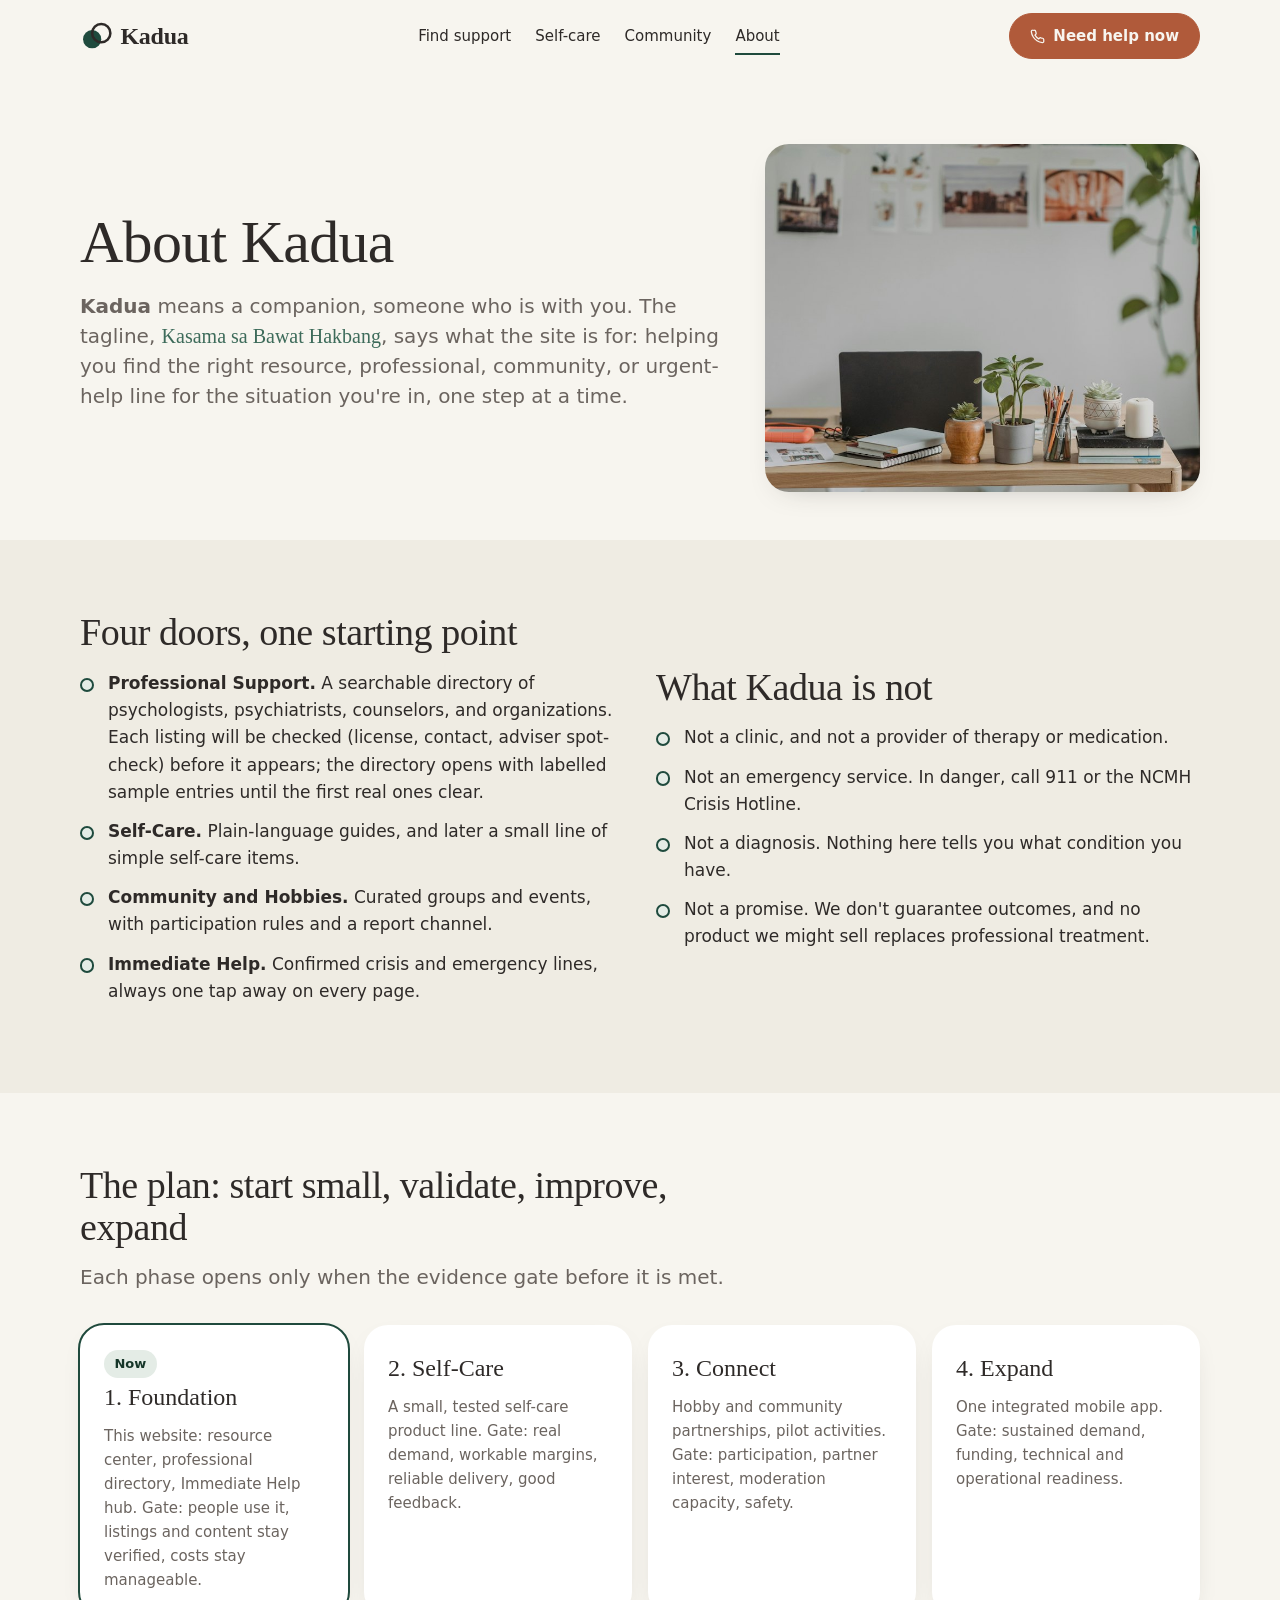
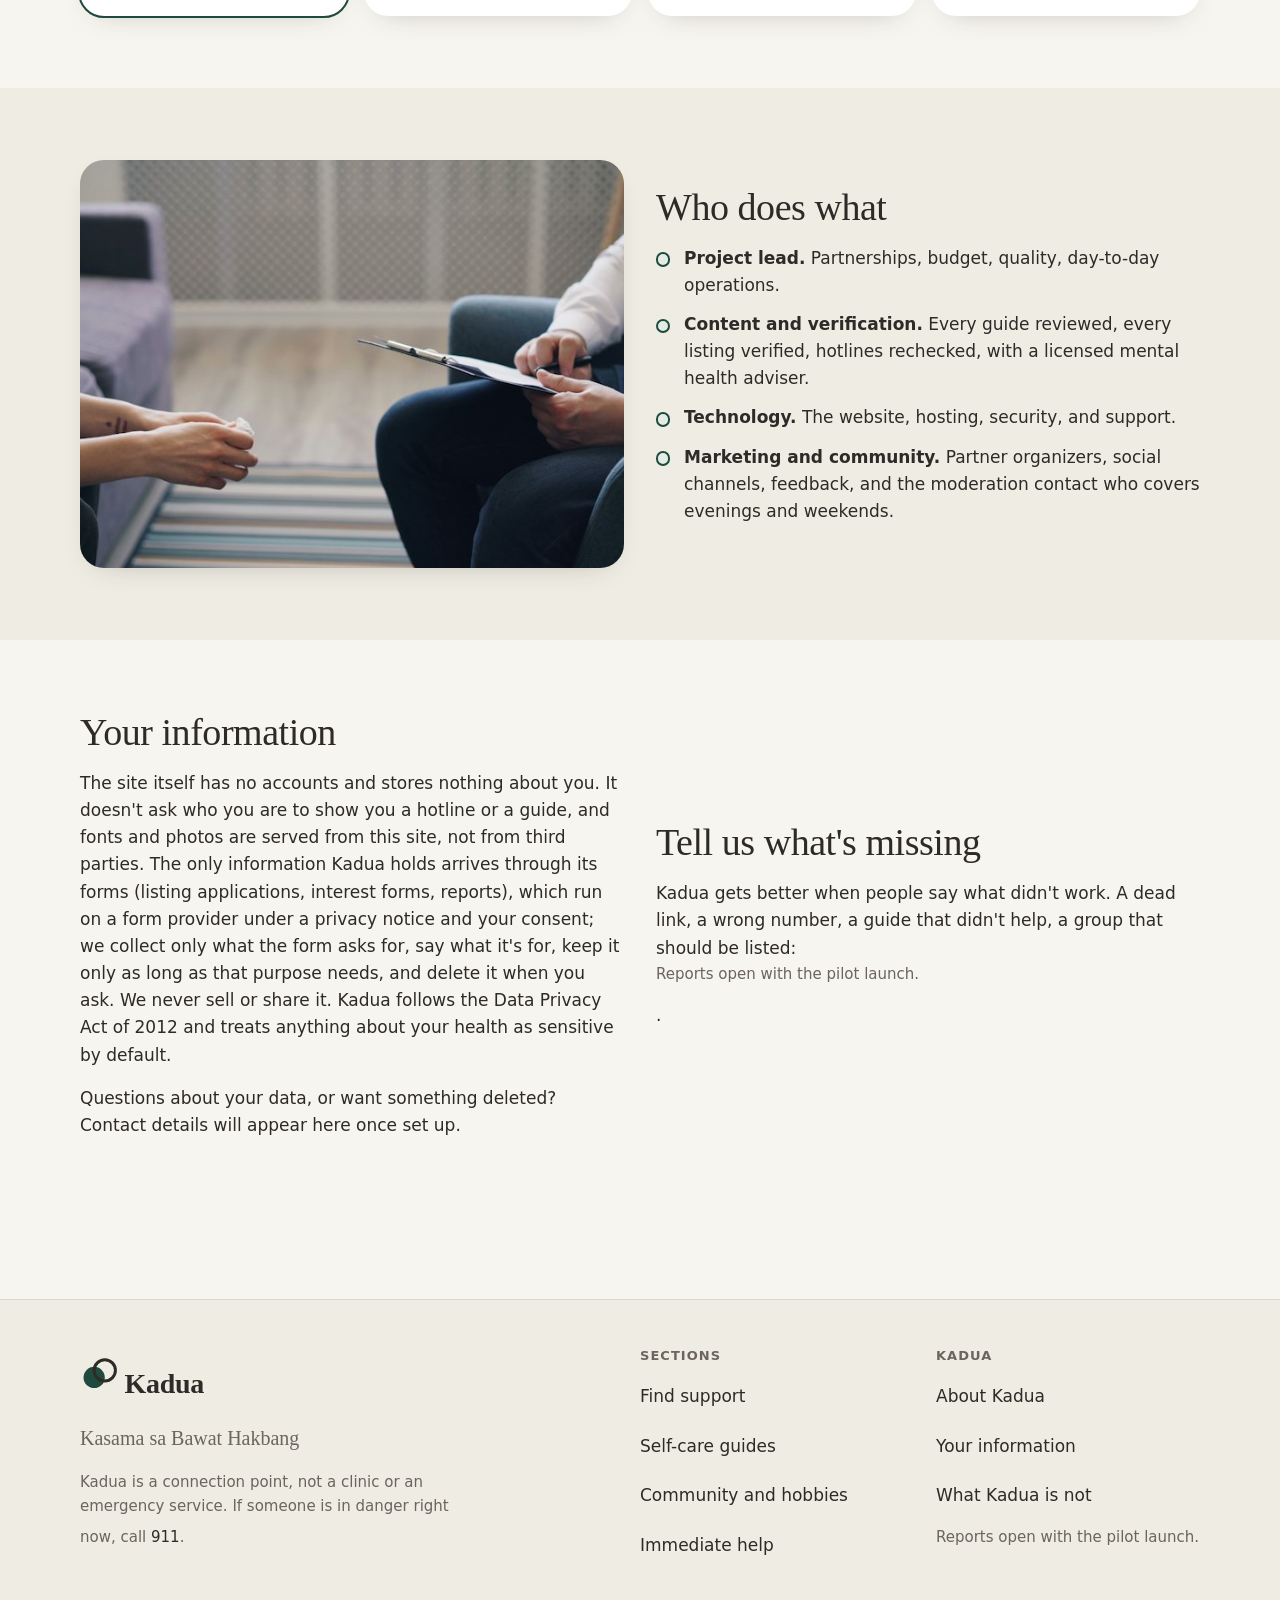
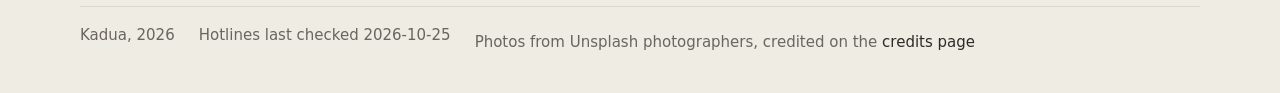
==== about.html @ 6509da48 "v2 audit fixes: hero photo and crops, finder samples and empty state, tokens and utilities, credits " ====
<!doctype html>
<html lang="en">
<head>
<meta charset="utf-8">
<meta name="viewport" content="width=device-width, initial-scale=1, viewport-fit=cover">
<title>About Kadua</title>
<meta name="description" content="Why Kadua exists, what it is and isn't, the four-phase plan, who runs it, and how your information is handled.">
<link rel="stylesheet" href="css/site.css">
<link rel="icon" href="favicon.svg" type="image/svg+xml">
<meta name="theme-color" content="#f7f5ef">
</head>
<body class="has-sticky ">
<a class="skip" href="#main">Skip to content</a>
<header class="site-header">
  <div class="wrap nav">
    <a class="wordmark" href="index.html" aria-label="Kadua home"><svg viewBox="0 0 32 32" aria-hidden="true" focusable="false"><circle cx="12" cy="19" r="9" fill="var(--color-accent)"/><circle cx="21" cy="13" r="9" fill="none" stroke="var(--color-ink)" stroke-width="2.5"/></svg> Kadua</a>
    <ul class="nav__links">
      <li><a href="find-support.html">Find support</a></li>
      <li><a href="self-care.html">Self-care</a></li>
      <li><a href="community.html">Community</a></li>
      <li><a href="about.html" aria-current="page">About</a></li>
    </ul>
    <div class="nav__right">
      <a class="btn btn--urgent" href="immediate-help.html"><svg viewBox="0 0 24 24" aria-hidden="true" fill="none" stroke="currentColor" stroke-width="2" stroke-linecap="round" stroke-linejoin="round"><path d="M22 16.9v3a2 2 0 0 1-2.2 2 19.8 19.8 0 0 1-8.6-3.1 19.5 19.5 0 0 1-6-6A19.8 19.8 0 0 1 2.1 4.2 2 2 0 0 1 4.1 2h3a2 2 0 0 1 2 1.7c.1.9.4 1.8.7 2.7a2 2 0 0 1-.5 2.1L8 9.8a16 16 0 0 0 6 6l1.3-1.3a2 2 0 0 1 2.1-.4c.9.3 1.8.6 2.7.7a2 2 0 0 1 1.7 2z"/></svg> Need help now</a>
      <button class="nav-toggle" type="button" aria-expanded="false" aria-controls="site-menu" ><svg viewBox="0 0 24 24" aria-hidden="true" fill="none" stroke="currentColor" stroke-width="2" stroke-linecap="round"><path d="M4 7h16M4 12h16M4 17h16"/></svg><span class="nav-toggle__label">Menu</span></button>
    </div>
  </div>
  <nav class="sheet" id="site-menu" aria-label="Sections">
    <div class="wrap"><ul>
      <li><a href="find-support.html">Find support</a></li>
      <li><a href="self-care.html">Self-care</a></li>
      <li><a href="community.html">Community</a></li>
      <li><a href="immediate-help.html">Immediate help</a></li>
      <li><a href="about.html">About Kadua</a></li>
    </ul></div>
  </nav>
</header>
<main id="main">
  <section class="wrap page-hero">
    <div data-reveal>
      <h1>About Kadua</h1>
      <p class="lede"><strong>Kadua</strong> means a companion, someone who is with you. The tagline, <span class="fil">Kasama sa Bawat Hakbang</span>, says what the site is for: helping you find the right resource, professional, community, or urgent-help line for the situation you're in, one step at a time.</p>
    </div>
    <div class="page-hero__photo d2 pos-top" data-reveal><img src="img/desk-window-1600.jpg" srcset="img/desk-window-800.jpg 800w, img/desk-window-1600.jpg 1600w" sizes="(min-width: 56rem) 35vw, 100vw" width="800" height="1000" alt="A study desk with plants beside a bright window"></div>
  </section>

  <section class="section section--tint" id="limits">
    <div class="wrap split">
      <div data-reveal>
        <h2>Four doors, one starting point</h2>
        <ul class="checks">
          <li><strong>Professional Support.</strong> A searchable directory of psychologists, psychiatrists, counselors, and organizations. Each listing will be checked (license, contact, adviser spot-check) before it appears; the directory opens with labelled sample entries until the first real ones clear.</li>
          <li><strong>Self-Care.</strong> Plain-language guides, and later a small line of simple self-care items.</li>
          <li><strong>Community and Hobbies.</strong> Curated groups and events, with participation rules and a report channel.</li>
          <li><strong>Immediate Help.</strong> Confirmed crisis and emergency lines, always one tap away on every page.</li>
        </ul>
      </div>
      <div class="d2" data-reveal>
        <h2>What Kadua is not</h2>
        <ul class="checks">
          <li>Not a clinic, and not a provider of therapy or medication.</li>
          <li>Not an emergency service. In danger, call 911 or the NCMH Crisis Hotline.</li>
          <li>Not a diagnosis. Nothing here tells you what condition you have.</li>
          <li>Not a promise. We don't guarantee outcomes, and no product we might sell replaces professional treatment.</li>
        </ul>
      </div>
    </div>
  </section>

  <section class="section">
    <div class="wrap">
      <div class="section__head" data-reveal><h2>The plan: start small, validate, improve, expand</h2><p>Each phase opens only when the evidence gate before it is met.</p></div>
      <ol class="timeline">
        <li class="is-now" data-reveal><span class="pill">Now</span><b>1. Foundation</b><p>This website: resource center, professional directory, Immediate Help hub. Gate: people use it, listings and content stay verified, costs stay manageable.</p></li>
        <li class="d1" data-reveal><b>2. Self-Care</b><p>A small, tested self-care product line. Gate: real demand, workable margins, reliable delivery, good feedback.</p></li>
        <li class="d3" data-reveal><b>3. Connect</b><p>Hobby and community partnerships, pilot activities. Gate: participation, partner interest, moderation capacity, safety.</p></li>
        <li class="d4" data-reveal><b>4. Expand</b><p>One integrated mobile app. Gate: sustained demand, funding, technical and operational readiness.</p></li>
      </ol>
    </div>
  </section>

  <section class="section section--tint">
    <div class="wrap split split--rev">
      <div data-reveal>
        <h2>Who does what</h2>
        <ul class="checks">
          <li><strong>Project lead.</strong> Partnerships, budget, quality, day-to-day operations.</li>
          <li><strong>Content and verification.</strong> Every guide reviewed, every listing verified, hotlines rechecked, with a licensed mental health adviser.</li>
          <li><strong>Technology.</strong> The website, hosting, security, and support.</li>
          <li><strong>Marketing and community.</strong> Partner organizers, social channels, feedback, and the moderation contact who covers evenings and weekends.</li>
        </ul>
      </div>
      <div class="split__photo d2" data-reveal><img src="img/clipboard-800.jpg" srcset="img/clipboard-800.jpg 800w, img/clipboard-1600.jpg 1600w" sizes="(min-width: 56rem) 45vw, 100vw" width="800" height="450" alt="Hands and a clipboard during a session" loading="lazy"></div>
    </div>
  </section>

  <section class="section" id="privacy">
    <div class="wrap split">
      <div data-reveal>
        <h2>Your information</h2>
        <p>The site itself has no accounts and stores nothing about you. It doesn't ask who you are to show you a hotline or a guide, and fonts and photos are served from this site, not from third parties. The only information Kadua holds arrives through its forms (listing applications, interest forms, reports), which run on a form provider under a privacy notice and your consent; we collect only what the form asks for, say what it's for, keep it only as long as that purpose needs, and delete it when you ask. We never sell or share it. Kadua follows the Data Privacy Act of 2012 and treats anything about your health as sensitive by default.</p>
        <p>Questions about your data, or want something deleted? <span data-contact>Contact details will appear here once set up.</span></p>
      </div>
      <div class="d2" data-reveal>
        <h2>Tell us what's missing</h2>
        <p>Kadua gets better when people say what didn't work. A dead link, a wrong number, a guide that didn't help, a group that should be listed: <a href="#" data-form="feedback">send it here</a>.</p>
      </div>
    </div>
  </section>
</main>
<footer class="foot">
  <div class="wrap">
    <div class="foot__grid">
      <div>
        <a class="wordmark" href="index.html"><svg viewBox="0 0 32 32" aria-hidden="true" focusable="false"><circle cx="12" cy="19" r="9" fill="var(--color-accent)"/><circle cx="21" cy="13" r="9" fill="none" stroke="var(--color-ink)" stroke-width="2.5"/></svg> Kadua</a>
        <p class="foot__tag">Kasama sa Bawat Hakbang</p>
        <p class="muted max-40">Kadua is a connection point, not a clinic or an emergency service. If someone is in danger right now, call <a href="tel:911">911</a>.</p>
      </div>
      <div>
        <h3>Sections</h3>
        <ul>
          <li><a href="find-support.html">Find support</a></li>
          <li><a href="self-care.html">Self-care guides</a></li>
          <li><a href="community.html">Community and hobbies</a></li>
          <li><a href="immediate-help.html">Immediate help</a></li>
        </ul>
      </div>
      <div>
        <h3>Kadua</h3>
        <ul>
          <li><a href="about.html">About Kadua</a></li>
          <li><a href="about.html#privacy">Your information</a></li>
          <li><a href="about.html#limits">What Kadua is not</a></li>
          <li><a href="#" data-form="feedback">Report a wrong number or link</a></li>
        </ul>
      </div>
    </div>
    <div class="foot__base">
      <span>Kadua, <span data-year>2026</span></span>
      <span>Hotlines last checked <span data-last-checked>2026-10-25</span></span>
      <span>Photos from Unsplash photographers, credited on the <a href="credits.html">credits page</a></span>
    </div>
  </div>
</footer>
<aside class="cta-sticky" aria-label="Immediate help">
  <span>Kailangan mo ba ng tulong ngayon?</span>
  <a class="btn btn--urgent" href="immediate-help.html"><svg viewBox="0 0 24 24" aria-hidden="true" fill="none" stroke="currentColor" stroke-width="2" stroke-linecap="round" stroke-linejoin="round"><path d="M22 16.9v3a2 2 0 0 1-2.2 2 19.8 19.8 0 0 1-8.6-3.1 19.5 19.5 0 0 1-6-6A19.8 19.8 0 0 1 2.1 4.2 2 2 0 0 1 4.1 2h3a2 2 0 0 1 2 1.7c.1.9.4 1.8.7 2.7a2 2 0 0 1-.5 2.1L8 9.8a16 16 0 0 0 6 6l1.3-1.3a2 2 0 0 1 2.1-.4c.9.3 1.8.6 2.7.7a2 2 0 0 1 1.7 2z"/></svg> Need help now</a>
</aside>
<script src="js/config.js"></script>
<script src="data/providers.js"></script>
<script src="data/communities.js"></script>
<script src="js/site.js"></script>
<script src="js/motion.js"></script>
</body>
</html>
---- css/site.css ----
/* Kadua v2 stylesheet. Every colour and font is a token from tokens.css. See tokens.css for the Hallmark stamp. */
@import url("tokens.css");
@import url("fonts.css");

*, *::before, *::after { box-sizing: border-box; }
html { overflow-x: clip; -webkit-text-size-adjust: 100%; scroll-behavior: smooth; }
@media (prefers-reduced-motion: reduce) { html { scroll-behavior: auto; } }
body { margin: 0; overflow-x: clip; background: var(--color-paper); color: var(--color-ink); font-family: var(--font-body); font-size: var(--text-base); line-height: 1.6; }
img { max-width: 100%; height: auto; display: block; }
a { color: var(--color-accent-ink); text-decoration-thickness: 1px; text-underline-offset: 0.16em; }
a:hover { color: var(--color-accent); }
:focus-visible { outline: 3px solid var(--color-focus); outline-offset: 3px; border-radius: 4px; }
h1, h2, h3 { font-family: var(--font-display); font-style: normal; font-weight: 500; line-height: 1.1; letter-spacing: -0.012em; margin: 0 0 var(--space-md); overflow-wrap: anywhere; min-width: 0; color: var(--color-ink); }
h1 { font-size: var(--text-display); }
h2 { font-size: var(--text-2xl); }
h3 { font-size: var(--text-lg); line-height: 1.2; }
p, ul, ol { margin: 0 0 var(--space-md); }
.lede { font-size: var(--text-md); line-height: 1.5; color: var(--color-ink-2); max-width: var(--measure); }
.muted { color: var(--color-ink-2); font-size: var(--text-sm); }
.measure { max-width: var(--measure); }
.fil { font-family: var(--font-display); font-style: normal; color: var(--color-accent-mid); }
strong { font-weight: 600; }

.skip { position: absolute; left: var(--space-md); top: -3rem; background: var(--color-ink); color: var(--color-paper); padding: var(--space-xs) var(--space-sm); z-index: var(--z-skip); border-radius: var(--radius-sm); }
.skip:focus { top: var(--space-sm); }
.wrap { max-width: var(--max-width); margin-inline: auto; padding-inline: var(--page-gutter); }

/* Header: wordmark, four links, one urgent control. Sticky, shadow after scroll. */
.site-header { position: sticky; top: 0; z-index: var(--z-header); background: color-mix(in srgb, var(--color-paper) 92%, transparent); backdrop-filter: saturate(140%) blur(10px); transition: box-shadow var(--dur-short) var(--ease-out); }
.site-header.is-scrolled { box-shadow: var(--shadow-header); }
.nav { display: flex; align-items: center; justify-content: space-between; gap: var(--space-md); min-height: 4.5rem; }
.wordmark { display: inline-flex; align-items: center; gap: var(--space-xs); font-family: var(--font-display); font-weight: 600; font-size: 1.5rem; color: var(--color-ink); text-decoration: none; white-space: nowrap; letter-spacing: -0.01em; }
.wordmark svg { width: 1.35em; height: 1.35em; flex: none; }
.nav__links { display: none; align-items: center; gap: var(--space-lg); list-style: none; margin: 0; padding: 0; }
.nav__links a { color: var(--color-ink); text-decoration: none; font-weight: 500; font-size: var(--text-sm); white-space: nowrap; padding-block: var(--space-xs); border-bottom: 2px solid transparent; transition: border-color var(--dur-micro) var(--ease-out); }
.nav__links a:hover, .nav__links a[aria-current="page"] { border-bottom-color: var(--color-accent); }
.nav__right { display: flex; align-items: center; gap: var(--space-sm); }
.nav-toggle { display: inline-flex; align-items: center; justify-content: center; width: 44px; height: 44px; border: 1.5px solid var(--color-rule); border-radius: var(--radius-pill); background: transparent; color: var(--color-ink); cursor: pointer; }
.nav-toggle svg { width: 20px; height: 20px; }
.sheet { display: none; border-top: var(--rule); background: var(--color-paper); }
.sheet.is-open { display: block; }
.sheet ul { list-style: none; margin: 0; padding: var(--space-sm) 0; }
.sheet a { display: block; padding: var(--space-sm) 0; text-decoration: none; color: var(--color-ink); font-weight: 500; font-size: var(--text-md); border-bottom: var(--rule); }
@media (min-width: 56rem) { .nav__links { display: flex; } .nav-toggle, .sheet { display: none !important; } }

/* Buttons */
.btn { display: inline-flex; align-items: center; justify-content: center; gap: var(--space-xs); min-height: 46px; padding: 0.65rem 1.25rem; border-radius: var(--radius-pill); border: 1.5px solid var(--color-accent); background: var(--color-accent); color: var(--color-on-accent); font: inherit; font-weight: 600; font-size: var(--text-sm); text-decoration: none; white-space: nowrap; cursor: pointer; transition: transform var(--dur-micro) var(--ease-out), background-color var(--dur-micro) var(--ease-out), box-shadow var(--dur-micro) var(--ease-out); }
.btn:hover { background: var(--color-accent-ink); color: var(--color-on-accent); transform: translateY(-1px); }
.btn:active { transform: translateY(0); }
.btn--ghost { background: transparent; color: var(--color-accent-ink); }
.btn--ghost:hover { background: var(--color-accent-soft); color: var(--color-accent-ink); }
.btn--urgent { background: var(--color-urgent); border-color: var(--color-urgent); }
.btn--urgent:hover { background: var(--color-urgent-ink); }
.btn--urgent svg { width: 1em; height: 1em; }
.btn[aria-disabled="true"] { background: var(--color-paper-3); border-color: var(--color-paper-3); color: var(--color-ink-2); cursor: not-allowed; transform: none; }
.btn-note { display: block; font-size: var(--text-sm); color: var(--color-ink-2); margin-top: var(--space-xs); }

/* Reveal */
.js [data-reveal] { opacity: 0; transform: translateY(8px); transition: opacity var(--dur-long) var(--ease-out), transform var(--dur-long) var(--ease-out); transition-delay: var(--d, 0ms); }
.js [data-reveal].is-in { opacity: 1; transform: none; }
@media (prefers-reduced-motion: reduce) { .js [data-reveal] { opacity: 1; transform: none; transition: none; } }

/* Hero: task headline + finder, photo beside */
.hero { padding-block: var(--space-2xl) var(--space-3xl); display: grid; gap: var(--space-xl); align-items: center; grid-template-columns: minmax(0, 1fr); }
.hero__copy h1 { margin-bottom: var(--space-md); }
.hero__copy .lede { margin-bottom: var(--space-lg); }
.hero__photo { border-radius: var(--radius); overflow: hidden; aspect-ratio: 4 / 5; box-shadow: var(--shadow-card); }
@media (min-width: 40rem) and (max-width: 55.99rem) { .hero__photo { aspect-ratio: 16 / 9; } }
.hero__photo img { width: 100%; height: 100%; object-fit: cover; }
@media (min-width: 56rem) { .hero { grid-template-columns: minmax(0, 7fr) minmax(0, 5fr); padding-block: var(--space-3xl) var(--space-4xl); } }
.finder { display: grid; gap: var(--space-sm); grid-template-columns: minmax(0,1fr); background: var(--color-surface); border: var(--rule); border-radius: var(--radius); padding: var(--space-md); box-shadow: var(--shadow-card); max-width: 42rem; }
.finder label { display: grid; gap: var(--space-2xs); font-size: var(--text-xs); color: var(--color-ink-2); font-weight: 600; }
.finder select { font: inherit; font-size: var(--text-sm); padding: 0.6rem 0.7rem; min-height: 44px; border: 1.5px solid var(--color-rule); border-radius: var(--radius-sm); background: var(--color-paper); color: var(--color-ink); }
.finder .btn { align-self: end; width: 100%; }
@media (min-width: 40rem) { .finder { grid-template-columns: minmax(0,1fr) minmax(0,1fr) auto; align-items: end; } .finder .btn { width: auto; } }
.finder__alt { font-size: var(--text-sm); color: var(--color-ink-2); margin: var(--space-sm) 0 0; }

.trust { display: flex; flex-wrap: wrap; gap: var(--space-sm) var(--space-lg); padding: var(--space-md) 0; border-top: var(--rule); border-bottom: var(--rule); font-size: var(--text-sm); color: var(--color-ink-2); }
.trust span { display: inline-flex; align-items: center; gap: var(--space-xs); }
.trust svg { width: 1.1em; height: 1.1em; color: var(--color-accent); flex: none; }

/* Sections */
.section { padding-block: var(--space-3xl); }
.section--tint { background: var(--color-paper-2); }
.section--urgent { background: var(--color-urgent-soft); }
.section__head { max-width: var(--measure); margin-bottom: var(--space-xl); }
.section__head h2 { margin-bottom: var(--space-sm); }
.section__head p { color: var(--color-ink-2); font-size: var(--text-md); margin: 0; }

/* Door cards: photo top, text below, lift on hover */
.doors { display: grid; gap: var(--space-lg); grid-template-columns: minmax(0, 1fr); list-style: none; padding: 0; margin: 0; }
@media (min-width: 40rem) { .doors { grid-template-columns: repeat(2, minmax(0, 1fr)); } }
@media (min-width: 64rem) { .doors { grid-template-columns: repeat(4, minmax(0, 1fr)); } }
.door { display: flex; flex-direction: column; background: var(--color-surface); border-radius: var(--radius); overflow: hidden; text-decoration: none; color: inherit; box-shadow: var(--shadow-card); transition: transform var(--dur-short) var(--ease-out), box-shadow var(--dur-short) var(--ease-out); height: 100%; }
@media (hover: hover) and (pointer: fine) { .door:hover { transform: translateY(-3px); box-shadow: var(--shadow-card-hover); } }
.door__img { aspect-ratio: 4 / 3; overflow: hidden; background: var(--color-paper-3); }
.door__img img { width: 100%; height: 100%; object-fit: cover; transition: transform var(--dur-long) var(--ease-out); }
@media (hover: hover) { .door:hover .door__img img { transform: scale(1.03); } }
.door__body { padding: var(--space-lg); display: flex; flex-direction: column; gap: var(--space-xs); flex: 1; }
.door__body h3 { margin: 0; }
.door__fil { color: var(--color-accent-mid); font-family: var(--font-display); font-size: var(--text-md); }
.door__body p { color: var(--color-ink-2); font-size: var(--text-sm); margin: 0; flex: 1; }
.door__cta { font-weight: 600; font-size: var(--text-sm); color: var(--color-accent-ink); margin-top: var(--space-sm); }
.door--urgent .door__cta { color: var(--color-urgent-ink); }

/* Steps */
.steps { display: grid; gap: var(--space-lg); grid-template-columns: minmax(0,1fr); list-style: none; padding: 0; margin: 0; counter-reset: s; }
@media (min-width: 48rem) { .steps { grid-template-columns: repeat(3, minmax(0,1fr)); } }
.steps li { counter-increment: s; padding-top: var(--space-md); border-top: 2px solid var(--color-accent-soft); }
.steps li::before { content: counter(s, decimal-leading-zero); display: block; font-family: var(--font-display); font-size: var(--text-xl); color: var(--color-accent); margin-bottom: var(--space-xs); }
.steps b { display: block; font-size: var(--text-md); margin-bottom: var(--space-2xs); }
.steps p { color: var(--color-ink-2); margin: 0; }

/* Split: text + photo */
.split { display: grid; gap: var(--space-xl); align-items: center; grid-template-columns: minmax(0,1fr); }
@media (min-width: 56rem) { .split { grid-template-columns: minmax(0,1fr) minmax(0,1fr); } .split--rev > :first-child { order: 2; } }
.split__photo { border-radius: var(--radius); overflow: hidden; aspect-ratio: 4 / 3; box-shadow: var(--shadow-card); }
.split__photo img { width: 100%; height: 100%; object-fit: cover; object-position: var(--pos, 50% 50%); }
.mosaic { display: grid; gap: var(--space-sm); grid-template-columns: repeat(2, minmax(0,1fr)); }
.mosaic div { border-radius: var(--radius-sm); overflow: hidden; aspect-ratio: 1; }
.mosaic div:first-child { grid-column: span 2; aspect-ratio: 2 / 1; }
.mosaic img { width: 100%; height: 100%; object-fit: cover; }
.checks { list-style: none; padding: 0; margin: 0 0 var(--space-md); }
.checks li { position: relative; padding-left: 1.75rem; margin-bottom: var(--space-sm); }
.checks li::before { content: ""; position: absolute; left: 0; top: 0.45em; width: 0.9rem; height: 0.9rem; border-radius: 50%; background: var(--color-accent-soft); box-shadow: inset 0 0 0 2px var(--color-accent); }

/* Cards grid (guides, communities, directory) */
.cards { display: grid; gap: var(--space-lg); grid-template-columns: minmax(0,1fr); list-style: none; padding: 0; margin: 0; }
@media (min-width: 40rem) { .cards { grid-template-columns: repeat(2, minmax(0,1fr)); } }
@media (min-width: 64rem) { .cards--3 { grid-template-columns: repeat(3, minmax(0,1fr)); } }
.card { background: var(--color-surface); border-radius: var(--radius); padding: var(--space-lg); box-shadow: var(--shadow-card); display: flex; flex-direction: column; gap: var(--space-xs); height: 100%; transition: transform var(--dur-short) var(--ease-out), box-shadow var(--dur-short) var(--ease-out); }
a.card { text-decoration: none; color: inherit; }
@media (hover: hover) and (pointer: fine) { a.card:hover { transform: translateY(-3px); box-shadow: var(--shadow-card-hover); } }
.card h3 { margin: 0; font-size: var(--text-md); }
.card p { color: var(--color-ink-2); font-size: var(--text-sm); margin: 0; }
.card .meta { font-size: var(--text-xs); color: var(--color-ink-2); }
.card__img { border-radius: var(--radius-sm); overflow: hidden; aspect-ratio: 3 / 2; margin: calc(-1 * var(--space-lg)) calc(-1 * var(--space-lg)) var(--space-sm); border-radius: var(--radius) var(--radius) 0 0; }
.card__img img { width: 100%; height: 100%; object-fit: cover; }
.pill { display: inline-block; font-size: var(--text-xs); font-weight: 600; padding: 0.2rem 0.65rem; border-radius: var(--radius-pill); background: var(--color-accent-soft); color: var(--color-accent-ink); white-space: nowrap; }
.pill--sample { background: var(--color-paper-2); color: var(--color-ink-2); }
.pill--urgent { background: var(--color-urgent-soft); color: var(--color-urgent-ink); }

/* Crisis band */
.band-urgent { display: grid; gap: var(--space-lg); grid-template-columns: minmax(0,1fr); align-items: center; }
@media (min-width: 56rem) { .band-urgent { grid-template-columns: minmax(0,3fr) minmax(0,2fr); } }
.band-urgent h2 { color: var(--color-urgent-ink); }
.tels { display: flex; flex-wrap: wrap; gap: var(--space-sm); }
.tel { display: inline-flex; align-items: center; gap: var(--space-xs); min-height: 50px; padding: 0.6rem 1.1rem; border-radius: var(--radius-pill); background: var(--color-urgent); color: var(--color-on-accent); font-family: var(--font-display); font-weight: 500; font-size: var(--text-md); text-decoration: none; white-space: nowrap; font-variant-numeric: tabular-nums; transition: transform var(--dur-micro) var(--ease-out), background-color var(--dur-micro) var(--ease-out); }
.tel:hover { background: var(--color-urgent-ink); color: var(--color-on-accent); transform: translateY(-1px); }
.tel small { font-family: var(--font-body); font-weight: 500; font-size: var(--text-xs); }
.hotline { background: var(--color-surface); border-radius: var(--radius); padding: var(--space-lg); box-shadow: var(--shadow-card); max-width: 44rem; margin-bottom: var(--space-lg); }
.hotline h2 { font-size: var(--text-xl); margin-bottom: var(--space-xs); }
.checked { font-size: var(--text-sm); color: var(--color-ink-2); }

/* FAQ */
.faq { max-width: 46rem; }
.faq details { border-top: var(--rule); padding: var(--space-sm) 0; }
.faq details:last-child { border-bottom: var(--rule); }
.faq summary { cursor: pointer; font-weight: 600; font-size: var(--text-md); list-style: none; display: flex; justify-content: space-between; align-items: center; gap: var(--space-md); padding: var(--space-xs) 0; }
.faq summary::-webkit-details-marker { display: none; }
.faq summary::after { content: "+"; font-family: var(--font-display); font-size: var(--text-xl); color: var(--color-accent); line-height: 1; transition: transform var(--dur-short) var(--ease-out); }
.faq details[open] summary::after { transform: rotate(45deg); }
.faq p { color: var(--color-ink-2); margin: 0 0 var(--space-sm); max-width: var(--measure); }

/* Page hero (inner pages) */
.page-hero { padding-block: var(--space-2xl); display: grid; gap: var(--space-xl); align-items: center; grid-template-columns: minmax(0,1fr); }
@media (min-width: 56rem) { .page-hero { grid-template-columns: minmax(0,3fr) minmax(0,2fr); padding-block: var(--space-3xl) var(--space-2xl); } }
.page-hero h1 { font-size: clamp(2.25rem, 3.8vw + 1rem, 3.75rem); }
.page-hero__photo { border-radius: var(--radius); overflow: hidden; aspect-ratio: 5 / 4; box-shadow: var(--shadow-card); }
.page-hero__photo img { width: 100%; height: 100%; object-fit: cover; object-position: var(--pos, 50% 50%); }
.page-hero--urgent h1 { color: var(--color-urgent-ink); }

/* Directory */
.filters { display: grid; grid-template-columns: repeat(auto-fit, minmax(10rem, 1fr)); gap: var(--space-sm); margin-block: var(--space-lg); background: var(--color-surface); padding: var(--space-md); border-radius: var(--radius); box-shadow: var(--shadow-card); }
.filters label { display: grid; gap: var(--space-2xs); font-size: var(--text-xs); color: var(--color-ink-2); font-weight: 600; }
.filters select { font: inherit; font-size: var(--text-sm); padding: 0.55rem 0.7rem; min-height: 44px; border: 1.5px solid var(--color-rule); border-radius: var(--radius-sm); background: var(--color-paper); color: var(--color-ink); }
.notice { border-radius: var(--radius); padding: var(--space-md) var(--space-lg); background: var(--color-accent-soft); color: var(--color-accent-ink); max-width: 56rem; font-size: var(--text-sm); }
.empty { color: var(--color-ink-2); padding-block: var(--space-lg); }

/* Timeline (about) */
.timeline { list-style: none; padding: 0; margin: 0; display: grid; gap: var(--space-md); grid-template-columns: minmax(0,1fr); }
@media (min-width: 56rem) { .timeline { grid-template-columns: repeat(4, minmax(0,1fr)); } }
.timeline li { background: var(--color-surface); border-radius: var(--radius); padding: var(--space-lg); box-shadow: var(--shadow-card); }
.timeline b { display: block; font-family: var(--font-display); font-size: var(--text-lg); font-weight: 500; margin-bottom: var(--space-xs); }
.timeline p { font-size: var(--text-sm); color: var(--color-ink-2); margin: 0; }
.timeline li.is-now { outline: 2px solid var(--color-accent); }

/* Article */
.article { max-width: var(--measure); padding-block: var(--space-2xl) var(--space-3xl); }
.article h1 { font-size: clamp(2rem, 3vw + 1rem, 3rem); }
.article h2 { font-size: var(--text-xl); margin-top: var(--space-xl); }
.article .note { font-size: var(--text-sm); color: var(--color-ink-2); background: var(--color-paper-2); border-radius: var(--radius-sm); padding: var(--space-sm) var(--space-md); margin-block: var(--space-lg); }
.article ul, .article ol { padding-left: 1.25rem; }
.article li { margin-bottom: var(--space-xs); }
.article em { font-style: italic; }
table { border-collapse: collapse; width: 100%; max-width: 56rem; font-size: var(--text-sm); margin-block: var(--space-md); }
th, td { text-align: left; vertical-align: top; padding: var(--space-xs) var(--space-sm); border-bottom: var(--rule); }
th { font-weight: 600; color: var(--color-ink-2); }
@media (max-width: 40rem) { table, thead, tbody, tr, th, td { display: block; } thead { display: none; } td { border: 0; padding-inline: 0; } tr { border-bottom: var(--rule); padding-block: var(--space-sm); } td::before { content: attr(data-label); display: block; font-size: var(--text-xs); color: var(--color-ink-2); } }

/* Footer Ft1 */
.foot { border-top: var(--rule); margin-top: var(--space-3xl); padding-block: var(--space-2xl) var(--space-xl); background: var(--color-paper-2); }
.foot__grid { display: grid; gap: var(--space-xl); grid-template-columns: minmax(0,1fr); }
@media (min-width: 56rem) { .foot__grid { grid-template-columns: minmax(0,2fr) minmax(0,1fr) minmax(0,1fr); } }
.foot .wordmark { font-size: 1.75rem; }
.foot__tag { font-family: var(--font-display); font-size: var(--text-md); color: var(--color-ink-2); margin: var(--space-xs) 0 var(--space-md); }
.foot h3 { font-family: var(--font-body); font-size: var(--text-xs); text-transform: uppercase; letter-spacing: .08em; color: var(--color-ink-2); margin-bottom: var(--space-sm); font-weight: 600; }
.foot ul { list-style: none; padding: 0; margin: 0; }
.foot li { margin-bottom: var(--space-xs); }
.foot a { text-decoration: none; color: var(--color-ink); display: inline-block; padding-block: 0.45rem; }
.foot a:hover { text-decoration: underline; }
.foot__base { margin-top: var(--space-xl); padding-top: var(--space-md); border-top: var(--rule); font-size: var(--text-sm); color: var(--color-ink-2); display: flex; flex-wrap: wrap; gap: var(--space-sm) var(--space-lg); }

/* Phone sticky help bar (not on the help page) */
.cta-sticky { position: fixed; left: 0; right: 0; bottom: 0; z-index: var(--z-sheet); display: flex; justify-content: space-between; align-items: center; gap: var(--space-sm); padding: var(--space-sm) var(--page-gutter); padding-bottom: max(var(--space-sm), env(safe-area-inset-bottom)); background: var(--color-paper); border-top: var(--rule); font-size: var(--text-sm); box-shadow: var(--shadow-sticky); }
.cta-sticky span { color: var(--color-ink-2); min-width: 0; }
body.has-sticky { padding-bottom: calc(4.75rem + env(safe-area-inset-bottom)); }
@media (min-width: 56rem) { .cta-sticky { display: none; } body.has-sticky { padding-bottom: 0; } }
body.is-help .cta-sticky { display: none; }
body.is-help.has-sticky { padding-bottom: 0; }
@media (prefers-reduced-motion: reduce) { *, *::before, *::after { transition-duration: 1ms !important; animation-duration: 1ms !important; } .door:hover, a.card:hover, .btn:hover, .tel:hover { transform: none; } }
@media print { .cta-sticky, .site-header, .foot { display: none; } }

/* Utilities (replace inline styles) */
.d1 { --d: 60ms; } .d2 { --d: 120ms; } .d3 { --d: 180ms; } .d4 { --d: 240ms; } .d5 { --d: 300ms; }
.pt-0 { padding-top: 0; } .mt-lg { margin-top: var(--space-lg); } .mt-md { margin-top: var(--space-md); } .mt-xl { margin-top: var(--space-xl); }
.max-40 { max-width: 40ch; } .row { display: flex; flex-wrap: wrap; gap: var(--space-sm); }
.card--note { background: var(--color-accent-soft); box-shadow: none; }
.pos-right { --pos: 85% 50%; } .pos-top { --pos: 50% 20%; }
.visually-hidden { position: absolute; width: 1px; height: 1px; overflow: hidden; clip: rect(0 0 0 0); white-space: nowrap; }
.nav-toggle__label { display: none; font-size: var(--text-xs); font-weight: 600; margin-left: 0.3rem; }
@media (min-width: 23.4375rem) { .nav-toggle { width: auto; padding-inline: 0.7rem; } .nav-toggle__label { display: inline; } }
.form-note { font-size: var(--text-sm); color: var(--color-ink-2); border-left: 3px solid var(--color-rule); padding-left: var(--space-sm); }
.empty a { font-weight: 600; }
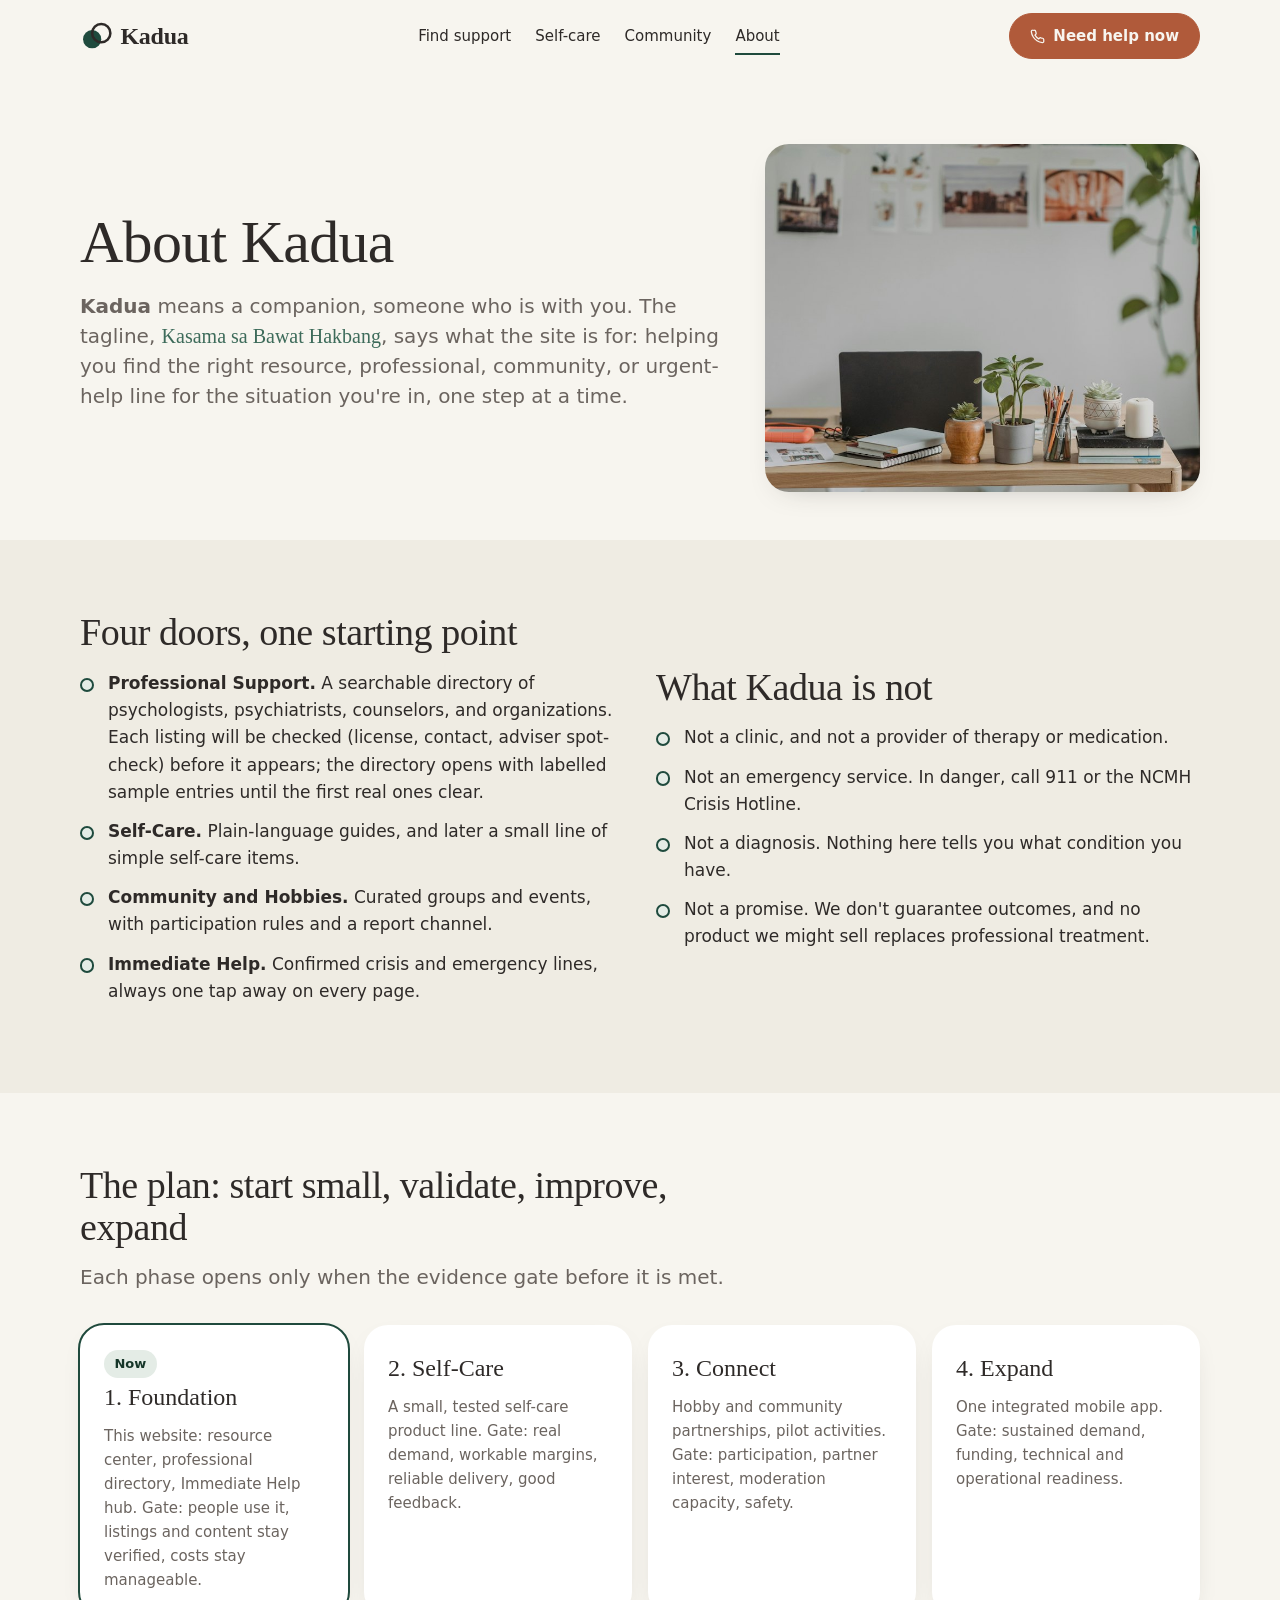
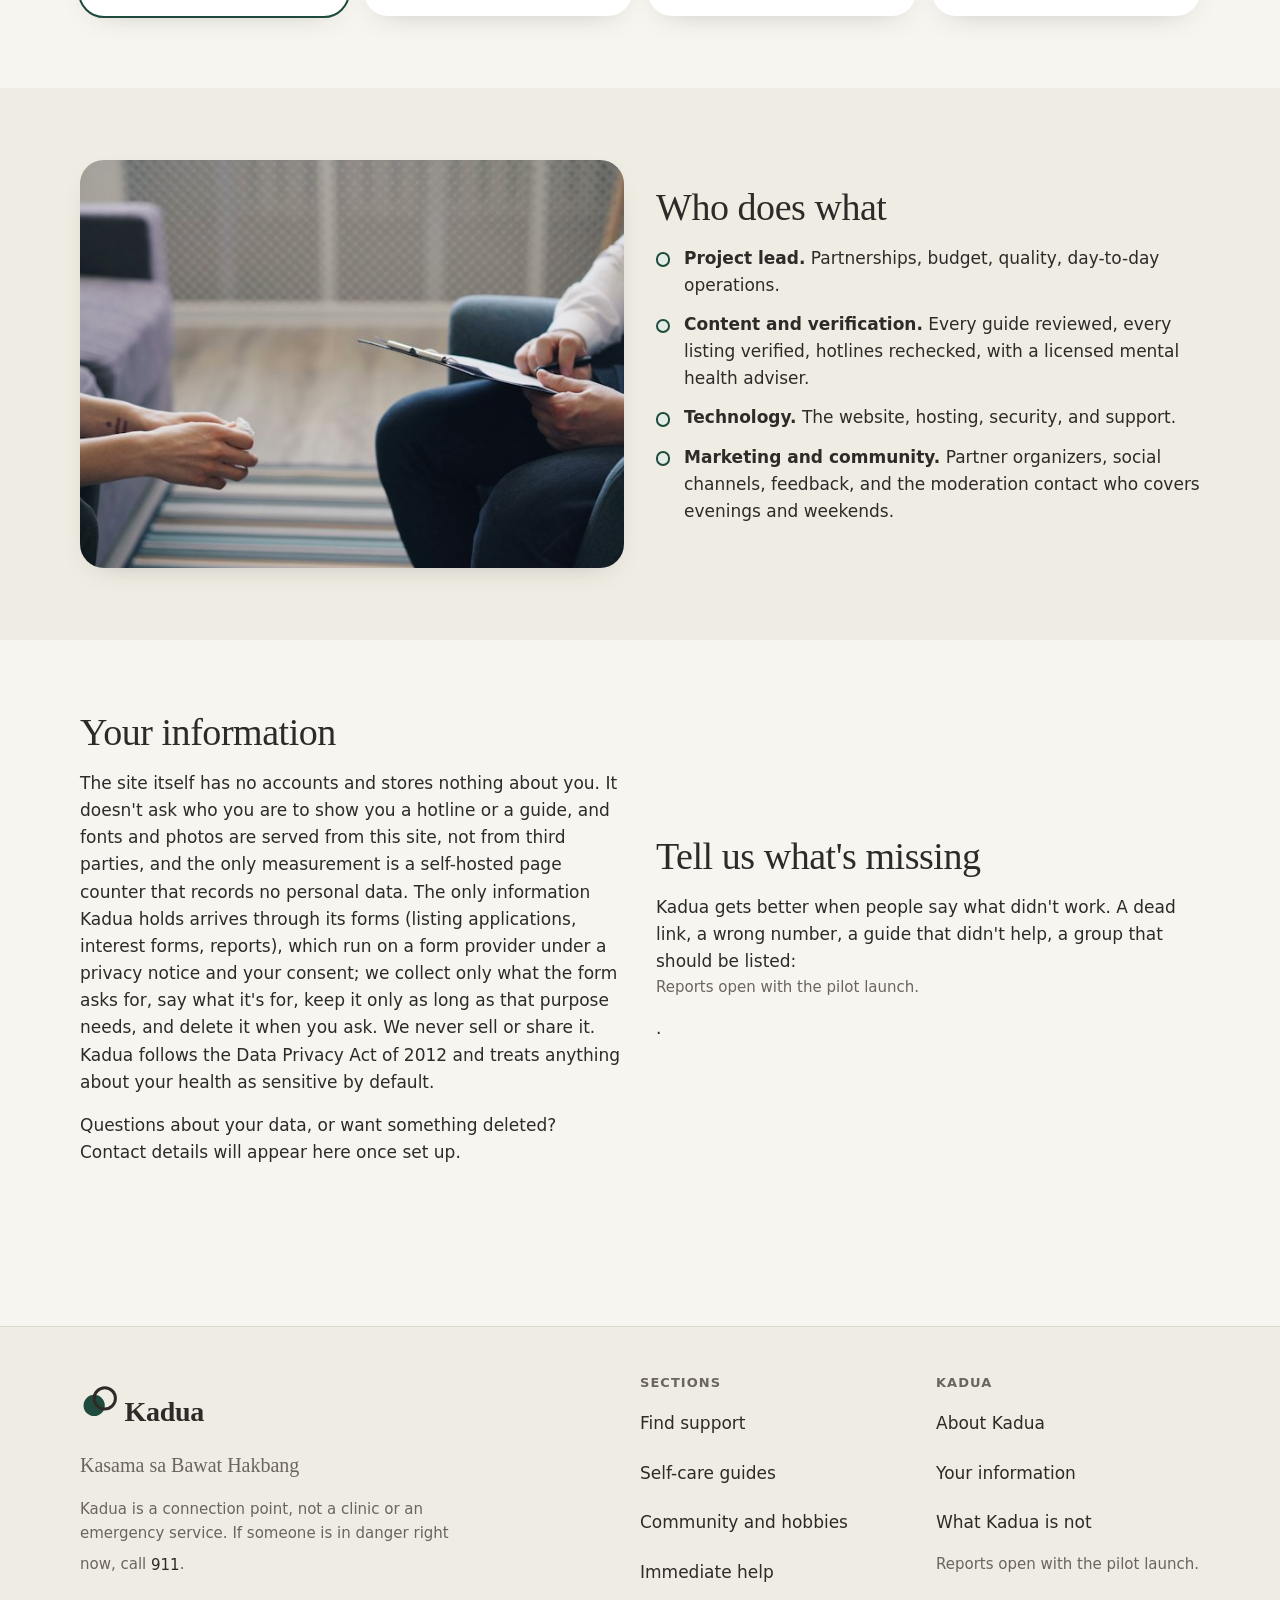
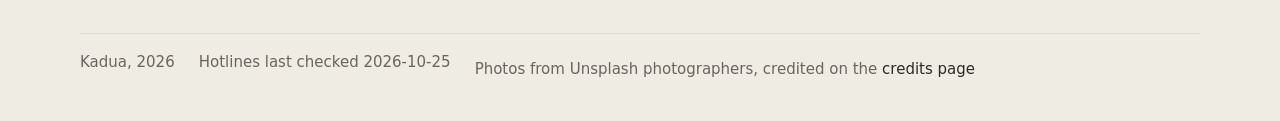
==== commit 686ef0d9: "Header fits 320 to 414 (label and help button breakpoints), honest copy on checks, community rules c" ====
--- a/about.html
+++ b/about.html
@@ -98,7 +98,7 @@
     <div class="wrap split">
       <div data-reveal>
         <h2>Your information</h2>
-        <p>The site itself has no accounts and stores nothing about you. It doesn't ask who you are to show you a hotline or a guide, and fonts and photos are served from this site, not from third parties. The only information Kadua holds arrives through its forms (listing applications, interest forms, reports), which run on a form provider under a privacy notice and your consent; we collect only what the form asks for, say what it's for, keep it only as long as that purpose needs, and delete it when you ask. We never sell or share it. Kadua follows the Data Privacy Act of 2012 and treats anything about your health as sensitive by default.</p>
+        <p>The site itself has no accounts and stores nothing about you. It doesn't ask who you are to show you a hotline or a guide, and fonts and photos are served from this site, not from third parties, and the only measurement is a self-hosted page counter that records no personal data. The only information Kadua holds arrives through its forms (listing applications, interest forms, reports), which run on a form provider under a privacy notice and your consent; we collect only what the form asks for, say what it's for, keep it only as long as that purpose needs, and delete it when you ask. We never sell or share it. Kadua follows the Data Privacy Act of 2012 and treats anything about your health as sensitive by default.</p>
         <p>Questions about your data, or want something deleted? <span data-contact>Contact details will appear here once set up.</span></p>
       </div>
       <div class="d2" data-reveal>
--- a/css/site.css
+++ b/css/site.css
@@ -66,7 +66,7 @@
 .hero__copy .lede { margin-bottom: var(--space-lg); }
 .hero__photo { border-radius: var(--radius); overflow: hidden; aspect-ratio: 4 / 5; box-shadow: var(--shadow-card); }
 @media (min-width: 40rem) and (max-width: 55.99rem) { .hero__photo { aspect-ratio: 16 / 9; } }
-.hero__photo img { width: 100%; height: 100%; object-fit: cover; }
+.hero__photo img { width: 100%; height: 100%; object-fit: cover; object-position: 50% 22%; }
 @media (min-width: 56rem) { .hero { grid-template-columns: minmax(0, 7fr) minmax(0, 5fr); padding-block: var(--space-3xl) var(--space-4xl); } }
 .finder { display: grid; gap: var(--space-sm); grid-template-columns: minmax(0,1fr); background: var(--color-surface); border: var(--rule); border-radius: var(--radius); padding: var(--space-md); box-shadow: var(--shadow-card); max-width: 42rem; }
 .finder label { display: grid; gap: var(--space-2xs); font-size: var(--text-xs); color: var(--color-ink-2); font-weight: 600; }
@@ -229,6 +229,8 @@
 .pos-right { --pos: 85% 50%; } .pos-top { --pos: 50% 20%; }
 .visually-hidden { position: absolute; width: 1px; height: 1px; overflow: hidden; clip: rect(0 0 0 0); white-space: nowrap; }
 .nav-toggle__label { display: none; font-size: var(--text-xs); font-weight: 600; margin-left: 0.3rem; }
-@media (min-width: 23.4375rem) { .nav-toggle { width: auto; padding-inline: 0.7rem; } .nav-toggle__label { display: inline; } }
+@media (min-width: 30rem) { .nav-toggle { width: auto; padding-inline: 0.7rem; } .nav-toggle__label { display: inline; } }
+.nav__right .btn--urgent { display: none; }
+@media (min-width: 40rem) { .nav__right .btn--urgent { display: inline-flex; } }
 .form-note { font-size: var(--text-sm); color: var(--color-ink-2); border-left: 3px solid var(--color-rule); padding-left: var(--space-sm); }
 .empty a { font-weight: 600; }
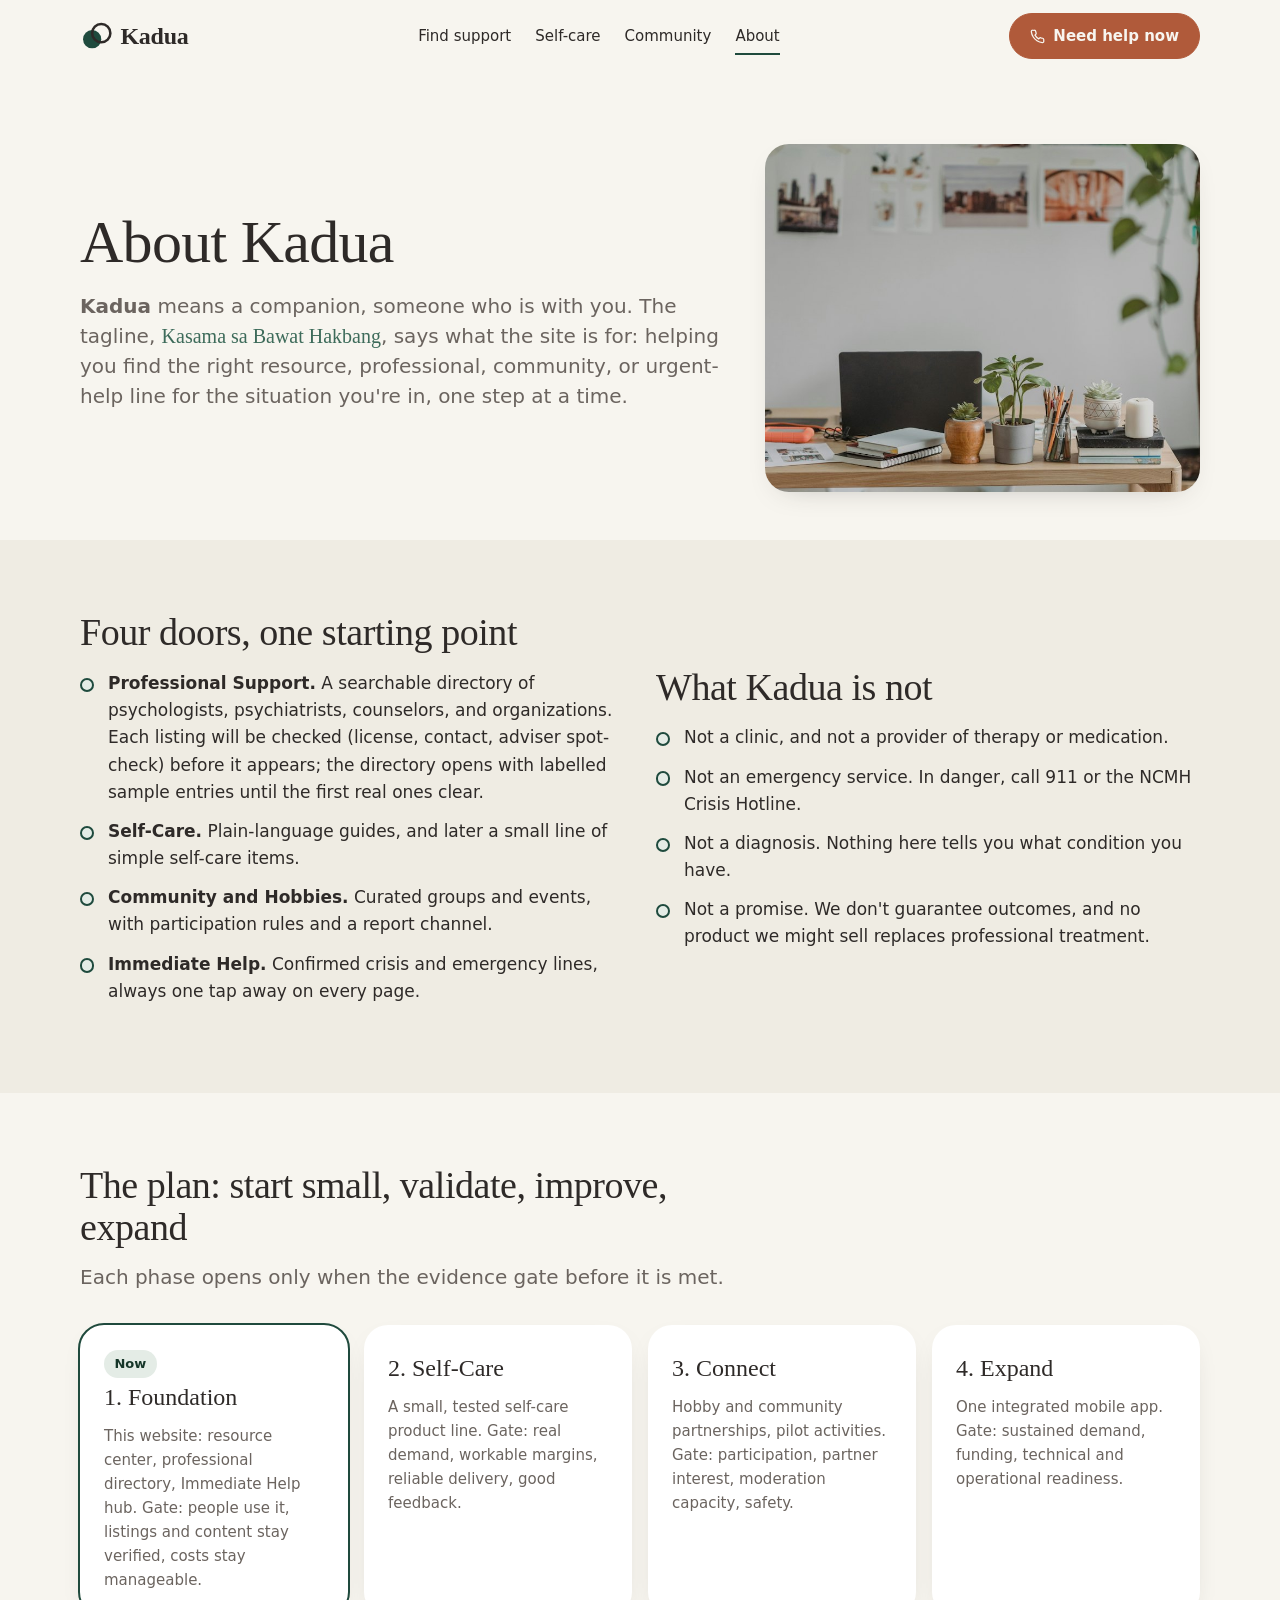
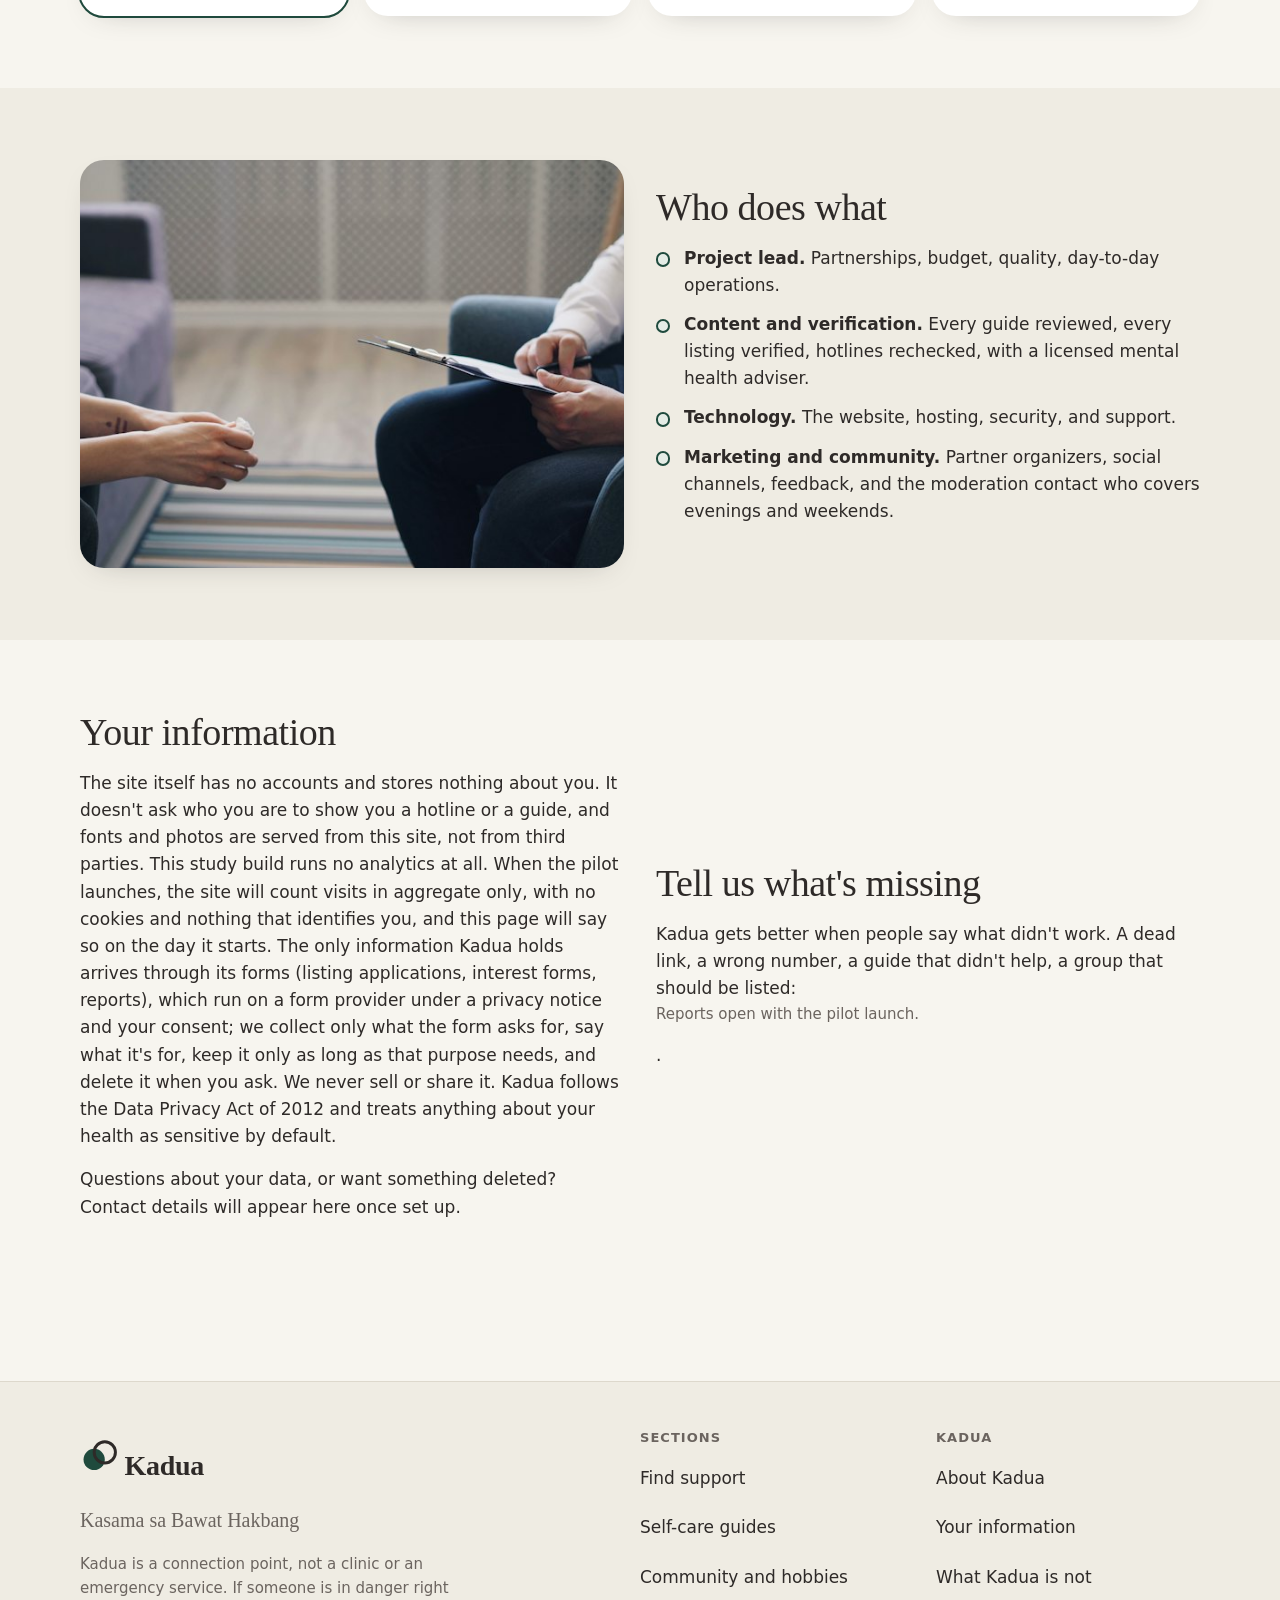
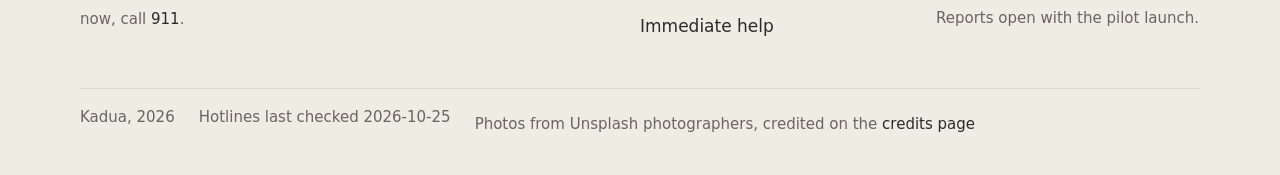
==== commit 2aca25a8: "About page: state plainly that the study build runs no analytics Co-Authored-By: Claude Fable 5.1 <n" ====
--- a/about.html
+++ b/about.html
@@ -98,7 +98,7 @@
     <div class="wrap split">
       <div data-reveal>
         <h2>Your information</h2>
-        <p>The site itself has no accounts and stores nothing about you. It doesn't ask who you are to show you a hotline or a guide, and fonts and photos are served from this site, not from third parties, and the only measurement is a self-hosted page counter that records no personal data. The only information Kadua holds arrives through its forms (listing applications, interest forms, reports), which run on a form provider under a privacy notice and your consent; we collect only what the form asks for, say what it's for, keep it only as long as that purpose needs, and delete it when you ask. We never sell or share it. Kadua follows the Data Privacy Act of 2012 and treats anything about your health as sensitive by default.</p>
+        <p>The site itself has no accounts and stores nothing about you. It doesn't ask who you are to show you a hotline or a guide, and fonts and photos are served from this site, not from third parties. This study build runs no analytics at all. When the pilot launches, the site will count visits in aggregate only, with no cookies and nothing that identifies you, and this page will say so on the day it starts. The only information Kadua holds arrives through its forms (listing applications, interest forms, reports), which run on a form provider under a privacy notice and your consent; we collect only what the form asks for, say what it's for, keep it only as long as that purpose needs, and delete it when you ask. We never sell or share it. Kadua follows the Data Privacy Act of 2012 and treats anything about your health as sensitive by default.</p>
         <p>Questions about your data, or want something deleted? <span data-contact>Contact details will appear here once set up.</span></p>
       </div>
       <div class="d2" data-reveal>
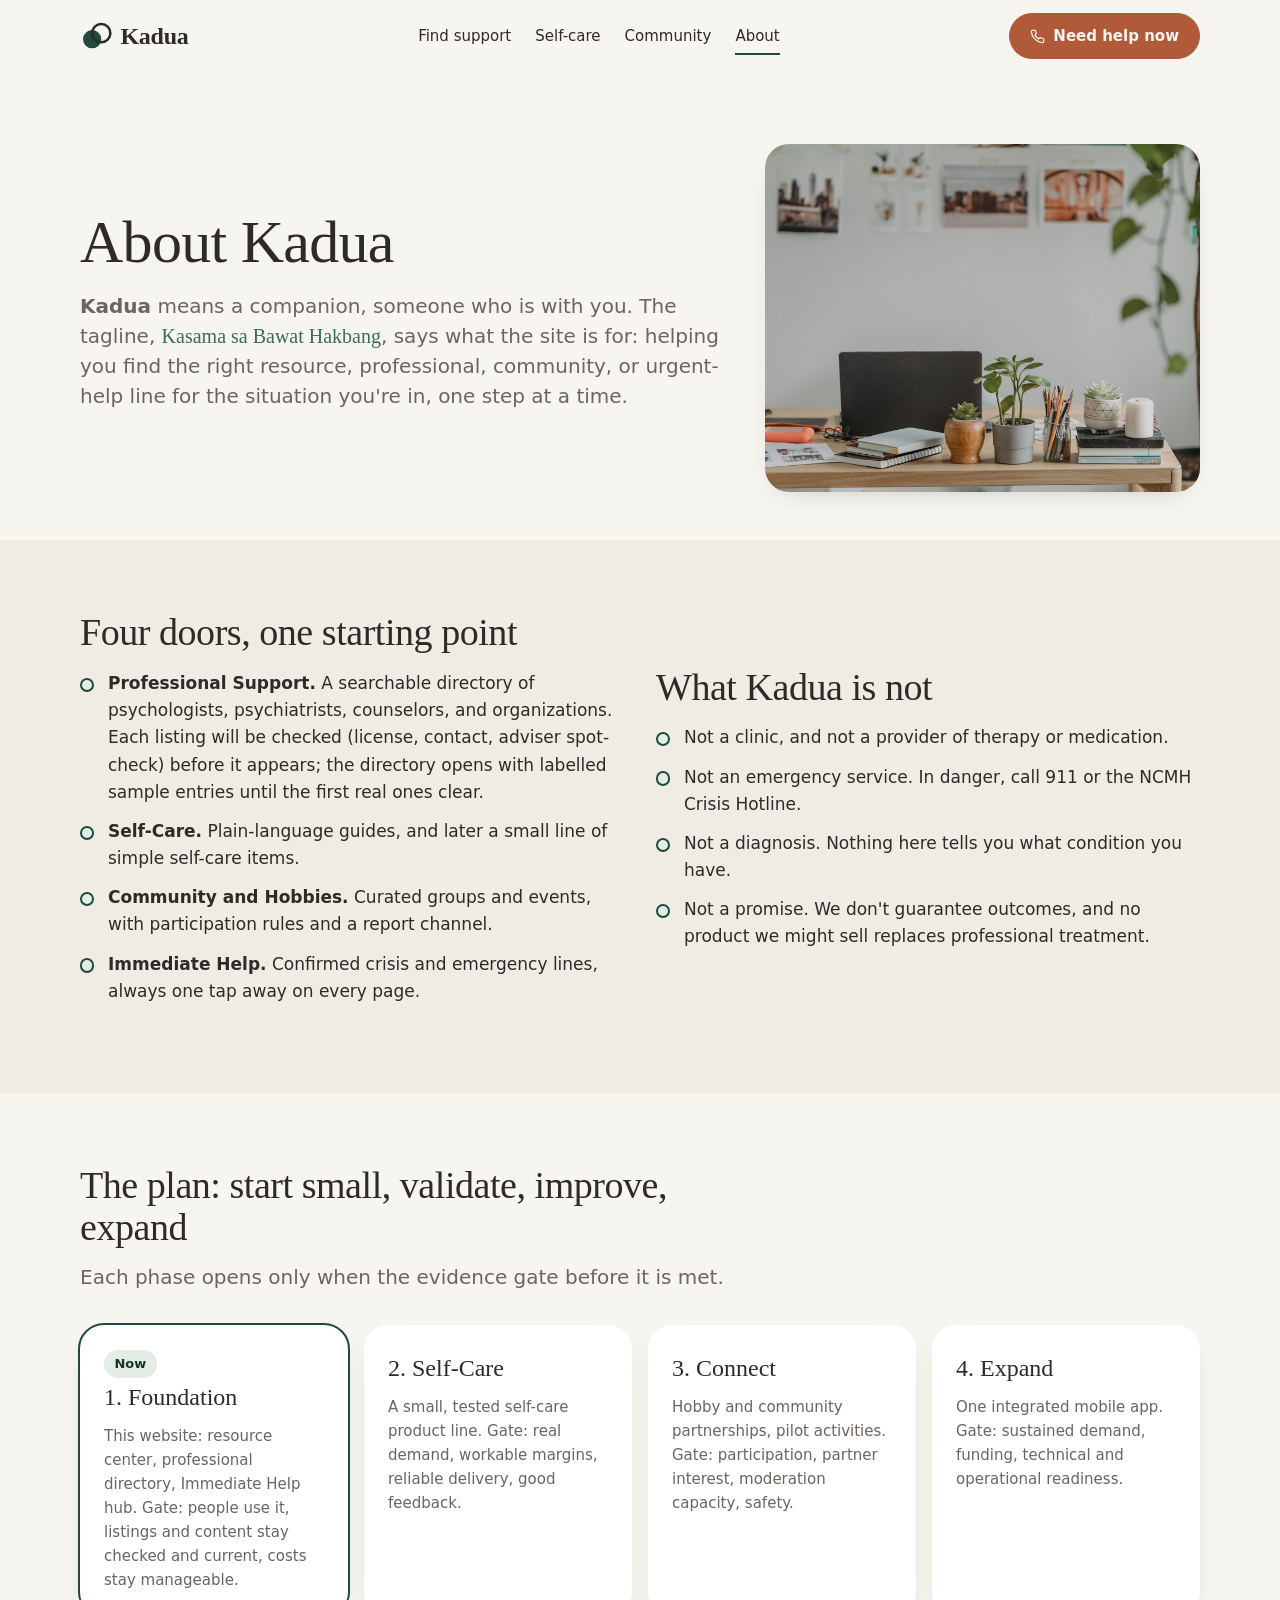
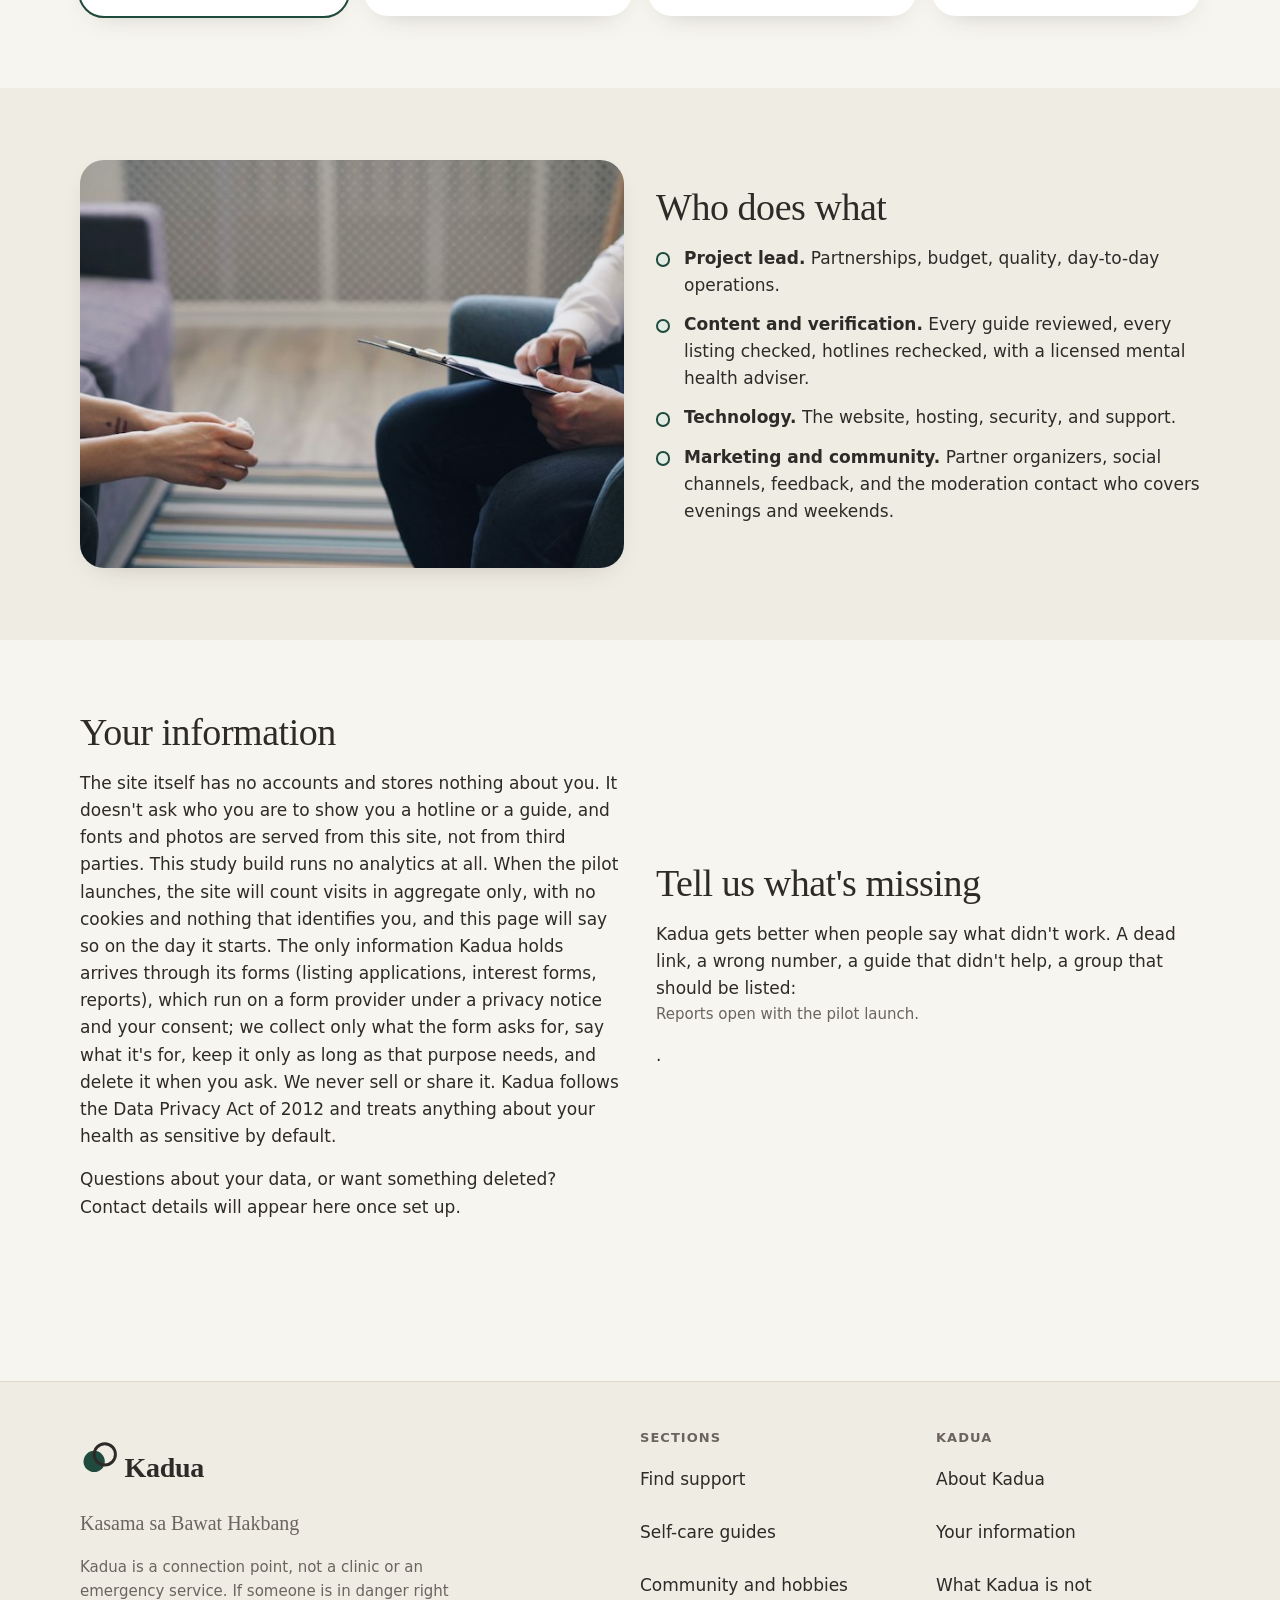
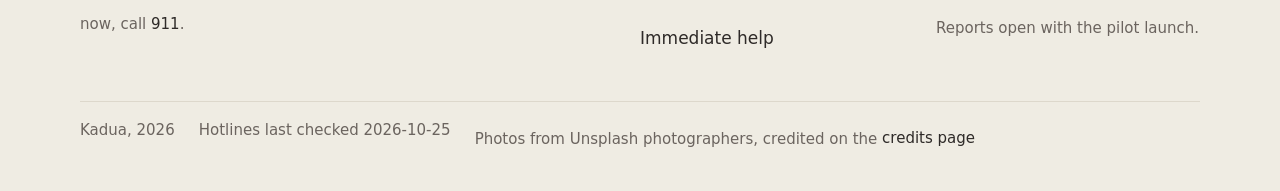
==== commit b6908f55: "Honest 'checked' wording in meta and About, crisis door gets a clay top border, footer tap targets, " ====
--- a/about.html
+++ b/about.html
@@ -71,7 +71,7 @@
     <div class="wrap">
       <div class="section__head" data-reveal><h2>The plan: start small, validate, improve, expand</h2><p>Each phase opens only when the evidence gate before it is met.</p></div>
       <ol class="timeline">
-        <li class="is-now" data-reveal><span class="pill">Now</span><b>1. Foundation</b><p>This website: resource center, professional directory, Immediate Help hub. Gate: people use it, listings and content stay verified, costs stay manageable.</p></li>
+        <li class="is-now" data-reveal><span class="pill">Now</span><b>1. Foundation</b><p>This website: resource center, professional directory, Immediate Help hub. Gate: people use it, listings and content stay checked and current, costs stay manageable.</p></li>
         <li class="d1" data-reveal><b>2. Self-Care</b><p>A small, tested self-care product line. Gate: real demand, workable margins, reliable delivery, good feedback.</p></li>
         <li class="d3" data-reveal><b>3. Connect</b><p>Hobby and community partnerships, pilot activities. Gate: participation, partner interest, moderation capacity, safety.</p></li>
         <li class="d4" data-reveal><b>4. Expand</b><p>One integrated mobile app. Gate: sustained demand, funding, technical and operational readiness.</p></li>
@@ -85,7 +85,7 @@
         <h2>Who does what</h2>
         <ul class="checks">
           <li><strong>Project lead.</strong> Partnerships, budget, quality, day-to-day operations.</li>
-          <li><strong>Content and verification.</strong> Every guide reviewed, every listing verified, hotlines rechecked, with a licensed mental health adviser.</li>
+          <li><strong>Content and verification.</strong> Every guide reviewed, every listing checked, hotlines rechecked, with a licensed mental health adviser.</li>
           <li><strong>Technology.</strong> The website, hosting, security, and support.</li>
           <li><strong>Marketing and community.</strong> Partner organizers, social channels, feedback, and the moderation contact who covers evenings and weekends.</li>
         </ul>
--- a/css/site.css
+++ b/css/site.css
@@ -102,6 +102,7 @@
 .door__body p { color: var(--color-ink-2); font-size: var(--text-sm); margin: 0; flex: 1; }
 .door__cta { font-weight: 600; font-size: var(--text-sm); color: var(--color-accent-ink); margin-top: var(--space-sm); }
 .door--urgent .door__cta { color: var(--color-urgent-ink); }
+.door--urgent { border-top: 4px solid var(--color-urgent); }
 
 /* Steps */
 .steps { display: grid; gap: var(--space-lg); grid-template-columns: minmax(0,1fr); list-style: none; padding: 0; margin: 0; counter-reset: s; }
@@ -207,7 +208,7 @@
 .foot h3 { font-family: var(--font-body); font-size: var(--text-xs); text-transform: uppercase; letter-spacing: .08em; color: var(--color-ink-2); margin-bottom: var(--space-sm); font-weight: 600; }
 .foot ul { list-style: none; padding: 0; margin: 0; }
 .foot li { margin-bottom: var(--space-xs); }
-.foot a { text-decoration: none; color: var(--color-ink); display: inline-block; padding-block: 0.45rem; }
+.foot a { text-decoration: none; color: var(--color-ink); display: inline-block; padding-block: 0.55rem; }
 .foot a:hover { text-decoration: underline; }
 .foot__base { margin-top: var(--space-xl); padding-top: var(--space-md); border-top: var(--rule); font-size: var(--text-sm); color: var(--color-ink-2); display: flex; flex-wrap: wrap; gap: var(--space-sm) var(--space-lg); }
 
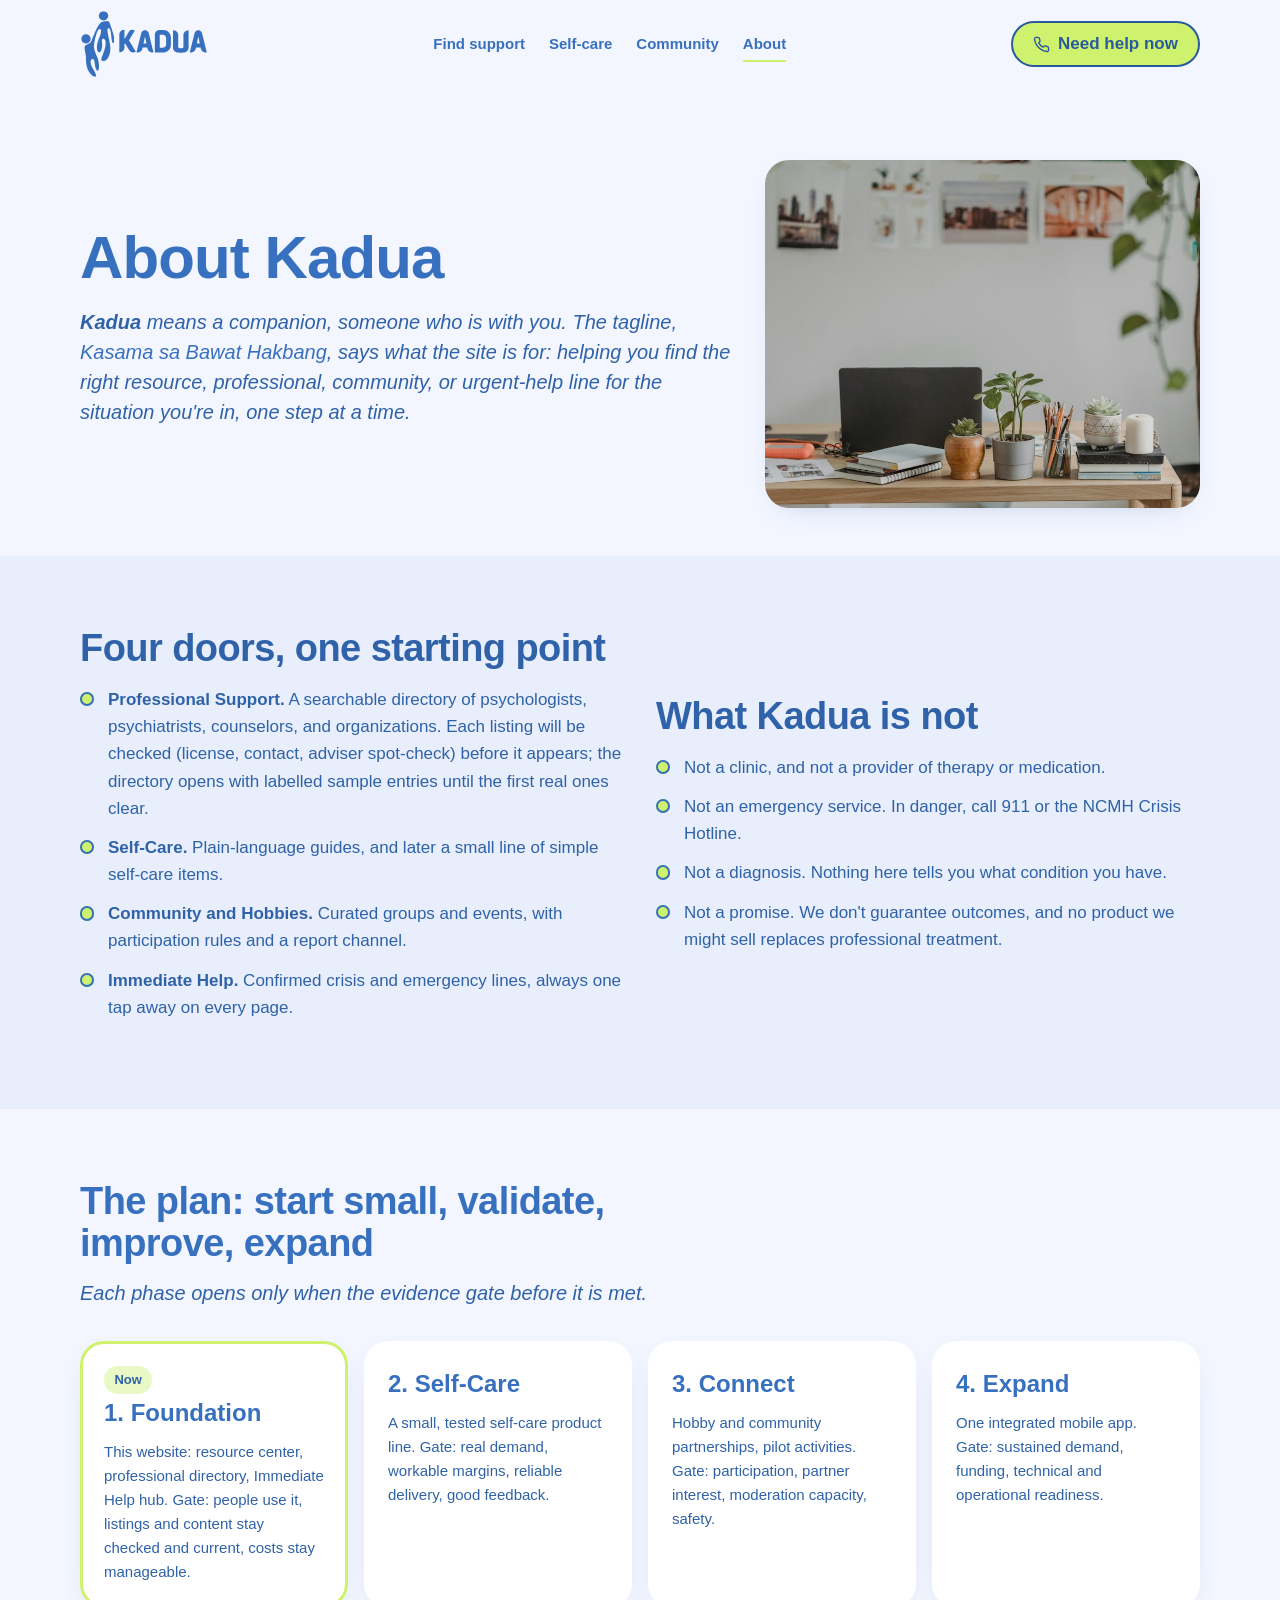
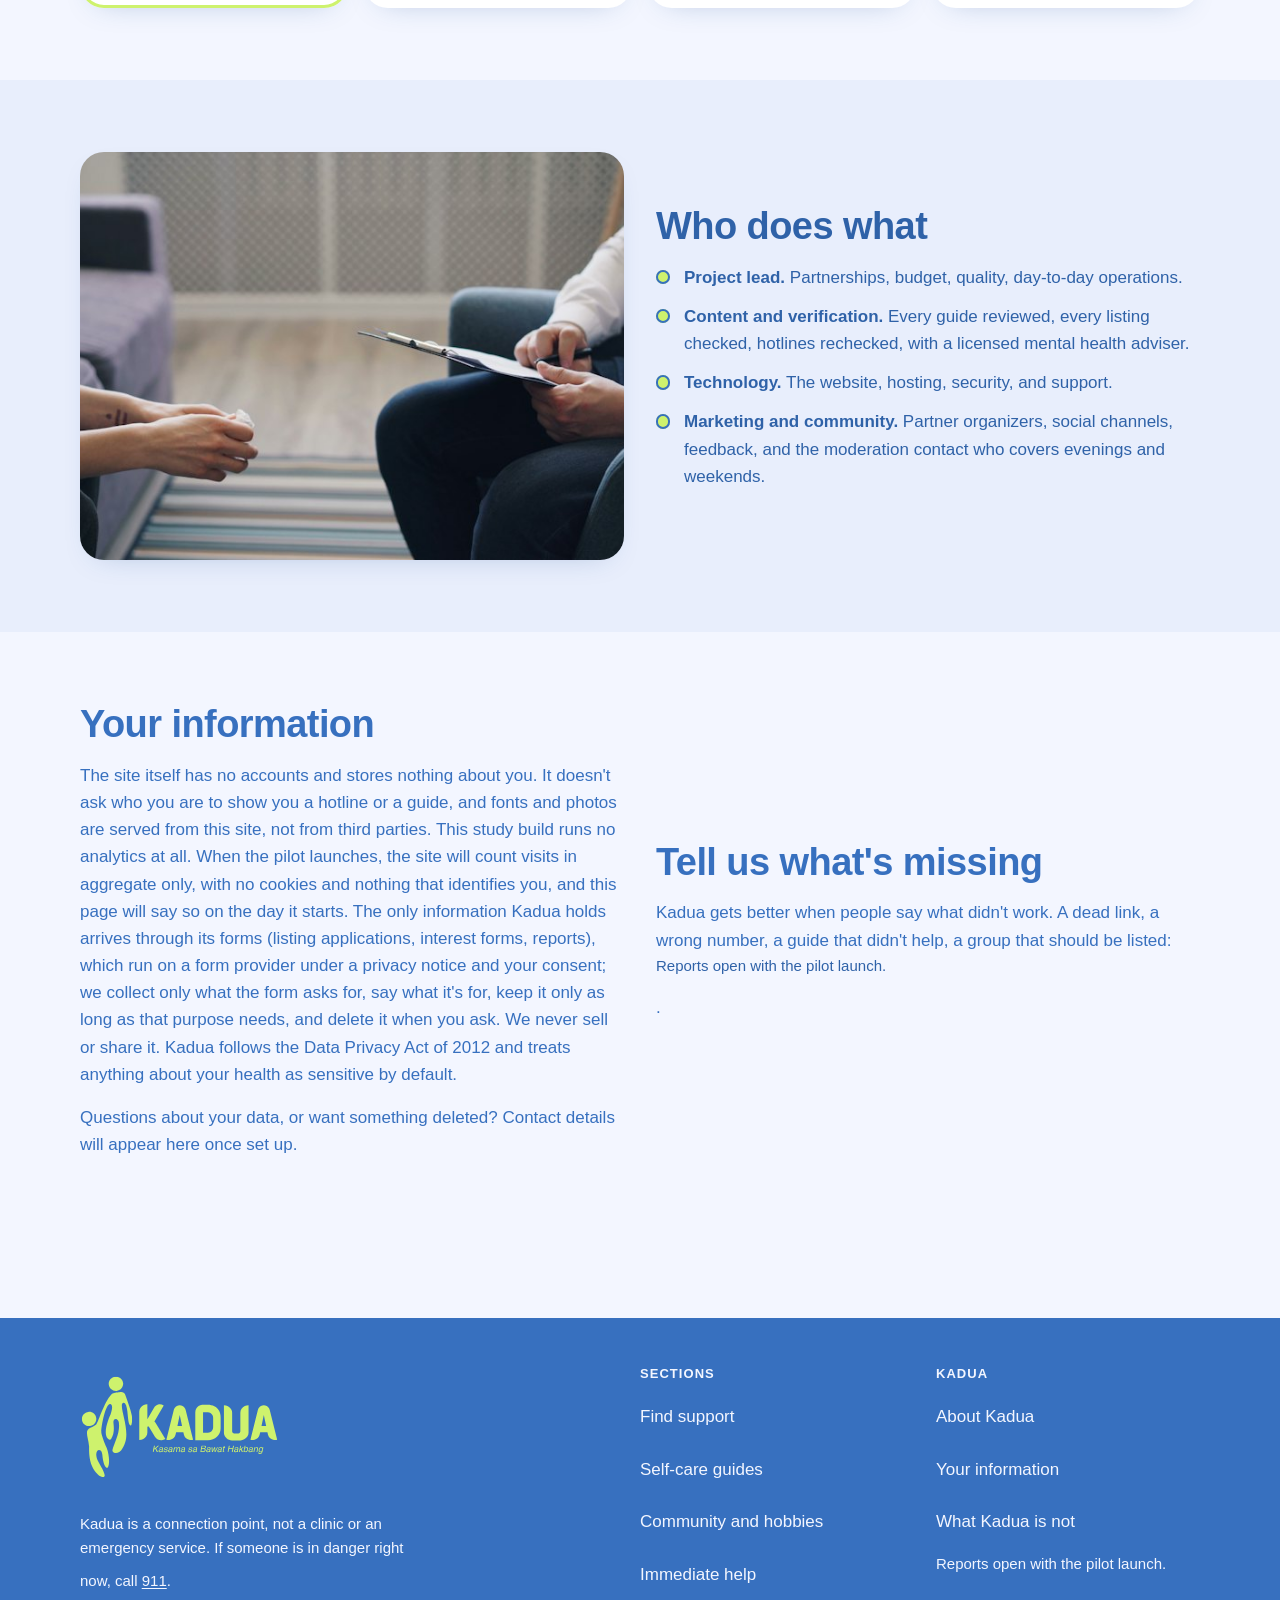
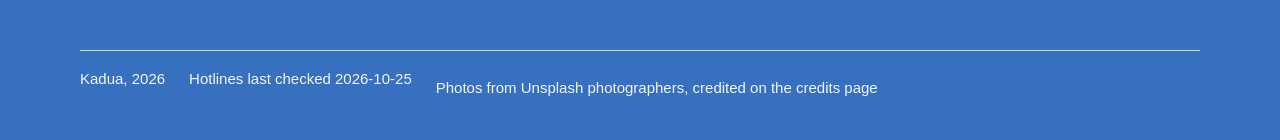
==== commit 37205b06: "Apply the Kadua brand guidelines (palette, type, official logos) and a new Filipino hero photo from " ====
--- a/about.html
+++ b/about.html
@@ -7,13 +7,13 @@
 <meta name="description" content="Why Kadua exists, what it is and isn't, the four-phase plan, who runs it, and how your information is handled.">
 <link rel="stylesheet" href="css/site.css">
 <link rel="icon" href="favicon.svg" type="image/svg+xml">
-<meta name="theme-color" content="#f7f5ef">
+<meta name="theme-color" content="#f3f6ff">
 </head>
 <body class="has-sticky ">
 <a class="skip" href="#main">Skip to content</a>
 <header class="site-header">
   <div class="wrap nav">
-    <a class="wordmark" href="index.html" aria-label="Kadua home"><svg viewBox="0 0 32 32" aria-hidden="true" focusable="false"><circle cx="12" cy="19" r="9" fill="var(--color-accent)"/><circle cx="21" cy="13" r="9" fill="none" stroke="var(--color-ink)" stroke-width="2.5"/></svg> Kadua</a>
+    <a class="wordmark" href="index.html" aria-label="Kadua home"><img src="img/brand/kadua-logo-blue-notag.svg" alt="" width="752" height="398"></a>
     <ul class="nav__links">
       <li><a href="find-support.html">Find support</a></li>
       <li><a href="self-care.html">Self-care</a></li>
@@ -112,8 +112,7 @@
   <div class="wrap">
     <div class="foot__grid">
       <div>
-        <a class="wordmark" href="index.html"><svg viewBox="0 0 32 32" aria-hidden="true" focusable="false"><circle cx="12" cy="19" r="9" fill="var(--color-accent)"/><circle cx="21" cy="13" r="9" fill="none" stroke="var(--color-ink)" stroke-width="2.5"/></svg> Kadua</a>
-        <p class="foot__tag">Kasama sa Bawat Hakbang</p>
+        <a class="wordmark" href="index.html"><img src="img/brand/kadua-logo-lime.svg" alt="Kadua, Kasama sa Bawat Hakbang. Home" width="745" height="389"></a>
         <p class="muted max-40">Kadua is a connection point, not a clinic or an emergency service. If someone is in danger right now, call <a href="tel:911">911</a>.</p>
       </div>
       <div>
--- a/css/site.css
+++ b/css/site.css
@@ -1,4 +1,4 @@
-/* Kadua v2 stylesheet. Every colour and font is a token from tokens.css. See tokens.css for the Hallmark stamp. */
+/* Kadua v3 stylesheet (brand guidelines applied 2026-11-07). Every colour and font is a token from tokens.css. */
 @import url("tokens.css");
 @import url("fonts.css");
 
@@ -10,16 +10,19 @@
 a { color: var(--color-accent-ink); text-decoration-thickness: 1px; text-underline-offset: 0.16em; }
 a:hover { color: var(--color-accent); }
 :focus-visible { outline: 3px solid var(--color-focus); outline-offset: 3px; border-radius: 4px; }
-h1, h2, h3 { font-family: var(--font-display); font-style: normal; font-weight: 500; line-height: 1.1; letter-spacing: -0.012em; margin: 0 0 var(--space-md); overflow-wrap: anywhere; min-width: 0; color: var(--color-ink); }
+h1, h2, h3 { font-family: var(--font-display); font-style: normal; font-weight: 700; line-height: 1.1; letter-spacing: -0.015em; margin: 0 0 var(--space-md); overflow-wrap: anywhere; min-width: 0; color: var(--color-ink); }
 h1 { font-size: var(--text-display); }
 h2 { font-size: var(--text-2xl); }
 h3 { font-size: var(--text-lg); line-height: 1.2; }
+/* Main page titles use the brand face (Barabara, caps only); every other page titles in Helvetica Bold. */
+.is-home h1, .is-home h2 { font-family: var(--font-brand); font-weight: 400; text-transform: uppercase; letter-spacing: 0.01em; line-height: 1.02; }
+.is-home h2 { font-size: clamp(2rem, 2.4vw + 1rem, 2.75rem); }
 p, ul, ol { margin: 0 0 var(--space-md); }
-.lede { font-size: var(--text-md); line-height: 1.5; color: var(--color-ink-2); max-width: var(--measure); }
+.lede { font-size: var(--text-md); font-style: italic; line-height: 1.5; color: var(--color-ink-2); max-width: var(--measure); }
 .muted { color: var(--color-ink-2); font-size: var(--text-sm); }
 .measure { max-width: var(--measure); }
-.fil { font-family: var(--font-display); font-style: normal; color: var(--color-accent-mid); }
-strong { font-weight: 600; }
+.fil { font-style: italic; color: var(--color-accent-mid); }
+strong { font-weight: 700; }
 
 .skip { position: absolute; left: var(--space-md); top: -3rem; background: var(--color-ink); color: var(--color-paper); padding: var(--space-xs) var(--space-sm); z-index: var(--z-skip); border-radius: var(--radius-sm); }
 .skip:focus { top: var(--space-sm); }
@@ -29,28 +32,29 @@
 .site-header { position: sticky; top: 0; z-index: var(--z-header); background: color-mix(in srgb, var(--color-paper) 92%, transparent); backdrop-filter: saturate(140%) blur(10px); transition: box-shadow var(--dur-short) var(--ease-out); }
 .site-header.is-scrolled { box-shadow: var(--shadow-header); }
 .nav { display: flex; align-items: center; justify-content: space-between; gap: var(--space-md); min-height: 4.5rem; }
-.wordmark { display: inline-flex; align-items: center; gap: var(--space-xs); font-family: var(--font-display); font-weight: 600; font-size: 1.5rem; color: var(--color-ink); text-decoration: none; white-space: nowrap; letter-spacing: -0.01em; }
-.wordmark svg { width: 1.35em; height: 1.35em; flex: none; }
+.wordmark { display: inline-flex; align-items: center; flex: none; text-decoration: none; padding-block: var(--space-2xs); }
+.wordmark img { height: 3.5rem; width: auto; }
+@media (min-width: 56rem) { .wordmark img { height: 4.25rem; } .nav { min-height: 5.5rem; } }
 .nav__links { display: none; align-items: center; gap: var(--space-lg); list-style: none; margin: 0; padding: 0; }
-.nav__links a { color: var(--color-ink); text-decoration: none; font-weight: 500; font-size: var(--text-sm); white-space: nowrap; padding-block: var(--space-xs); border-bottom: 2px solid transparent; transition: border-color var(--dur-micro) var(--ease-out); }
-.nav__links a:hover, .nav__links a[aria-current="page"] { border-bottom-color: var(--color-accent); }
+.nav__links a { color: var(--color-ink); text-decoration: none; font-weight: 700; font-size: var(--text-sm); white-space: nowrap; padding-block: var(--space-xs); border-bottom: 2px solid transparent; transition: border-color var(--dur-micro) var(--ease-out); }
+.nav__links a:hover, .nav__links a[aria-current="page"] { border-bottom-color: var(--color-lime); }
 .nav__right { display: flex; align-items: center; gap: var(--space-sm); }
-.nav-toggle { display: inline-flex; align-items: center; justify-content: center; width: 44px; height: 44px; border: 1.5px solid var(--color-rule); border-radius: var(--radius-pill); background: transparent; color: var(--color-ink); cursor: pointer; }
+.nav-toggle { display: inline-flex; align-items: center; justify-content: center; width: 44px; height: 44px; border: 1.5px solid var(--color-ink); border-radius: var(--radius-pill); background: transparent; color: var(--color-ink); cursor: pointer; }
 .nav-toggle svg { width: 20px; height: 20px; }
 .sheet { display: none; border-top: var(--rule); background: var(--color-paper); }
 .sheet.is-open { display: block; }
 .sheet ul { list-style: none; margin: 0; padding: var(--space-sm) 0; }
-.sheet a { display: block; padding: var(--space-sm) 0; text-decoration: none; color: var(--color-ink); font-weight: 500; font-size: var(--text-md); border-bottom: var(--rule); }
+.sheet a { display: block; padding: var(--space-sm) 0; text-decoration: none; color: var(--color-ink); font-weight: 700; font-size: var(--text-md); border-bottom: var(--rule); }
 @media (min-width: 56rem) { .nav__links { display: flex; } .nav-toggle, .sheet { display: none !important; } }
 
 /* Buttons */
-.btn { display: inline-flex; align-items: center; justify-content: center; gap: var(--space-xs); min-height: 46px; padding: 0.65rem 1.25rem; border-radius: var(--radius-pill); border: 1.5px solid var(--color-accent); background: var(--color-accent); color: var(--color-on-accent); font: inherit; font-weight: 600; font-size: var(--text-sm); text-decoration: none; white-space: nowrap; cursor: pointer; transition: transform var(--dur-micro) var(--ease-out), background-color var(--dur-micro) var(--ease-out), box-shadow var(--dur-micro) var(--ease-out); }
-.btn:hover { background: var(--color-accent-ink); color: var(--color-on-accent); transform: translateY(-1px); }
+.btn { display: inline-flex; align-items: center; justify-content: center; gap: var(--space-xs); min-height: 46px; padding: 0.65rem 1.25rem; border-radius: var(--radius-pill); border: 1.5px solid var(--color-accent); background: var(--color-accent); color: var(--color-on-accent); font: inherit; font-weight: 700; font-size: var(--text-btn); line-height: 1.2; text-decoration: none; white-space: nowrap; cursor: pointer; transition: transform var(--dur-micro) var(--ease-out), background-color var(--dur-micro) var(--ease-out), box-shadow var(--dur-micro) var(--ease-out); }
+.btn:hover { background: var(--color-accent-ink); border-color: var(--color-accent-ink); color: var(--color-on-accent); transform: translateY(-1px); }
 .btn:active { transform: translateY(0); }
 .btn--ghost { background: transparent; color: var(--color-accent-ink); }
-.btn--ghost:hover { background: var(--color-accent-soft); color: var(--color-accent-ink); }
-.btn--urgent { background: var(--color-urgent); border-color: var(--color-urgent); }
-.btn--urgent:hover { background: var(--color-urgent-ink); }
+.btn--ghost:hover { background: var(--color-accent-soft); border-color: var(--color-accent-ink); color: var(--color-accent-ink); }
+.btn--urgent { background: var(--color-urgent); border: 2px solid var(--color-urgent-ink); color: var(--color-urgent-ink); font-size: var(--text-base); }
+.btn--urgent:hover { background: var(--color-urgent-hover); border-color: var(--color-urgent-ink); color: var(--color-urgent-ink); }
 .btn--urgent svg { width: 1em; height: 1em; }
 .btn[aria-disabled="true"] { background: var(--color-paper-3); border-color: var(--color-paper-3); color: var(--color-ink-2); cursor: not-allowed; transform: none; }
 .btn-note { display: block; font-size: var(--text-sm); color: var(--color-ink-2); margin-top: var(--space-xs); }
@@ -69,10 +73,10 @@
 .hero__photo img { width: 100%; height: 100%; object-fit: cover; object-position: 50% 22%; }
 @media (min-width: 56rem) { .hero { grid-template-columns: minmax(0, 7fr) minmax(0, 5fr); padding-block: var(--space-3xl) var(--space-4xl); } }
 .finder { display: grid; gap: var(--space-sm); grid-template-columns: minmax(0,1fr); background: var(--color-surface); border: var(--rule); border-radius: var(--radius); padding: var(--space-md); box-shadow: var(--shadow-card); max-width: 42rem; }
-.finder label { display: grid; gap: var(--space-2xs); font-size: var(--text-xs); color: var(--color-ink-2); font-weight: 600; }
-.finder select { font: inherit; font-size: var(--text-sm); padding: 0.6rem 0.7rem; min-height: 44px; border: 1.5px solid var(--color-rule); border-radius: var(--radius-sm); background: var(--color-paper); color: var(--color-ink); }
+.finder label { display: grid; gap: var(--space-2xs); font-size: var(--text-xs); color: var(--color-ink-2); font-weight: 700; }
+.finder select { width: 100%; min-width: 0; font: inherit; font-size: var(--text-sm); padding: 0.6rem 0.7rem; min-height: 44px; border: 1.5px solid var(--color-rule); border-radius: var(--radius-sm); background: var(--color-paper); color: var(--color-ink); }
 .finder .btn { align-self: end; width: 100%; }
-@media (min-width: 40rem) { .finder { grid-template-columns: minmax(0,1fr) minmax(0,1fr) auto; align-items: end; } .finder .btn { width: auto; } }
+@media (min-width: 40rem) { .finder { grid-template-columns: minmax(0,0.85fr) minmax(0,1.15fr) auto; align-items: end; } .finder .btn { width: auto; } }
 .finder__alt { font-size: var(--text-sm); color: var(--color-ink-2); margin: var(--space-sm) 0 0; }
 
 .trust { display: flex; flex-wrap: wrap; gap: var(--space-sm) var(--space-lg); padding: var(--space-md) 0; border-top: var(--rule); border-bottom: var(--rule); font-size: var(--text-sm); color: var(--color-ink-2); }
@@ -81,11 +85,14 @@
 
 /* Sections */
 .section { padding-block: var(--space-3xl); }
-.section--tint { background: var(--color-paper-2); }
-.section--urgent { background: var(--color-urgent-soft); }
+.section--tint { --color-ink: var(--color-ink-2); background: var(--color-paper-2); color: var(--color-ink); }
+/* Crisis band: solid brand blue, light text, lime title and lime call buttons */
+.section--urgent { --color-ink: var(--brand-paper); --color-ink-2: var(--brand-paper); --color-accent-ink: var(--brand-paper); --color-focus: var(--brand-lime); background: var(--brand-blue); color: var(--color-ink); }
+.section--urgent a:not(.tel):not(.btn):hover { color: var(--brand-lime); }
+.section--urgent .split__photo { box-shadow: none; }
 .section__head { max-width: var(--measure); margin-bottom: var(--space-xl); }
 .section__head h2 { margin-bottom: var(--space-sm); }
-.section__head p { color: var(--color-ink-2); font-size: var(--text-md); margin: 0; }
+.section__head p { color: var(--color-ink-2); font-size: var(--text-md); font-style: italic; margin: 0; }
 
 /* Door cards: photo top, text below, lift on hover */
 .doors { display: grid; gap: var(--space-lg); grid-template-columns: minmax(0, 1fr); list-style: none; padding: 0; margin: 0; }
@@ -98,17 +105,18 @@
 @media (hover: hover) { .door:hover .door__img img { transform: scale(1.03); } }
 .door__body { padding: var(--space-lg); display: flex; flex-direction: column; gap: var(--space-xs); flex: 1; }
 .door__body h3 { margin: 0; }
-.door__fil { color: var(--color-accent-mid); font-family: var(--font-display); font-size: var(--text-md); }
+.door__fil { color: var(--color-accent-mid); font-style: italic; font-size: var(--text-md); }
 .door__body p { color: var(--color-ink-2); font-size: var(--text-sm); margin: 0; flex: 1; }
-.door__cta { font-weight: 600; font-size: var(--text-sm); color: var(--color-accent-ink); margin-top: var(--space-sm); }
+.door__cta { font-weight: 700; font-size: var(--text-sm); color: var(--color-accent-ink); margin-top: var(--space-sm); }
 .door--urgent .door__cta { color: var(--color-urgent-ink); }
-.door--urgent { border-top: 4px solid var(--color-urgent); }
+.door--urgent { border-top: 6px solid var(--color-urgent); }
+.door--urgent .door__body { background: var(--color-urgent-soft); }
 
 /* Steps */
 .steps { display: grid; gap: var(--space-lg); grid-template-columns: minmax(0,1fr); list-style: none; padding: 0; margin: 0; counter-reset: s; }
 @media (min-width: 48rem) { .steps { grid-template-columns: repeat(3, minmax(0,1fr)); } }
-.steps li { counter-increment: s; padding-top: var(--space-md); border-top: 2px solid var(--color-accent-soft); }
-.steps li::before { content: counter(s, decimal-leading-zero); display: block; font-family: var(--font-display); font-size: var(--text-xl); color: var(--color-accent); margin-bottom: var(--space-xs); }
+.steps li { counter-increment: s; padding-top: var(--space-md); border-top: 3px solid var(--color-lime); }
+.steps li::before { content: counter(s, decimal-leading-zero); display: block; font-family: var(--font-brand); font-size: var(--text-xl); color: var(--color-accent); margin-bottom: var(--space-xs); }
 .steps b { display: block; font-size: var(--text-md); margin-bottom: var(--space-2xs); }
 .steps p { color: var(--color-ink-2); margin: 0; }
 
@@ -123,7 +131,7 @@
 .mosaic img { width: 100%; height: 100%; object-fit: cover; }
 .checks { list-style: none; padding: 0; margin: 0 0 var(--space-md); }
 .checks li { position: relative; padding-left: 1.75rem; margin-bottom: var(--space-sm); }
-.checks li::before { content: ""; position: absolute; left: 0; top: 0.45em; width: 0.9rem; height: 0.9rem; border-radius: 50%; background: var(--color-accent-soft); box-shadow: inset 0 0 0 2px var(--color-accent); }
+.checks li::before { content: ""; position: absolute; left: 0; top: 0.35em; width: 0.9rem; height: 0.9rem; border-radius: 50%; background: var(--color-lime); box-shadow: inset 0 0 0 2px var(--color-accent); }
 
 /* Cards grid (guides, communities, directory) */
 .cards { display: grid; gap: var(--space-lg); grid-template-columns: minmax(0,1fr); list-style: none; padding: 0; margin: 0; }
@@ -137,19 +145,20 @@
 .card .meta { font-size: var(--text-xs); color: var(--color-ink-2); }
 .card__img { border-radius: var(--radius-sm); overflow: hidden; aspect-ratio: 3 / 2; margin: calc(-1 * var(--space-lg)) calc(-1 * var(--space-lg)) var(--space-sm); border-radius: var(--radius) var(--radius) 0 0; }
 .card__img img { width: 100%; height: 100%; object-fit: cover; }
-.pill { display: inline-block; font-size: var(--text-xs); font-weight: 600; padding: 0.2rem 0.65rem; border-radius: var(--radius-pill); background: var(--color-accent-soft); color: var(--color-accent-ink); white-space: nowrap; }
+.pill { display: inline-block; font-size: var(--text-xs); font-weight: 700; padding: 0.2rem 0.65rem; border-radius: var(--radius-pill); background: var(--color-accent-soft); color: var(--color-accent-ink); white-space: nowrap; }
 .pill--sample { background: var(--color-paper-2); color: var(--color-ink-2); }
 .pill--urgent { background: var(--color-urgent-soft); color: var(--color-urgent-ink); }
 
 /* Crisis band */
 .band-urgent { display: grid; gap: var(--space-lg); grid-template-columns: minmax(0,1fr); align-items: center; }
 @media (min-width: 56rem) { .band-urgent { grid-template-columns: minmax(0,3fr) minmax(0,2fr); } }
-.band-urgent h2 { color: var(--color-urgent-ink); }
+.band-urgent h2 { color: var(--brand-lime); }
 .tels { display: flex; flex-wrap: wrap; gap: var(--space-sm); }
-.tel { display: inline-flex; align-items: center; gap: var(--space-xs); min-height: 50px; padding: 0.6rem 1.1rem; border-radius: var(--radius-pill); background: var(--color-urgent); color: var(--color-on-accent); font-family: var(--font-display); font-weight: 500; font-size: var(--text-md); text-decoration: none; white-space: nowrap; font-variant-numeric: tabular-nums; transition: transform var(--dur-micro) var(--ease-out), background-color var(--dur-micro) var(--ease-out); }
-.tel:hover { background: var(--color-urgent-ink); color: var(--color-on-accent); transform: translateY(-1px); }
-.tel small { font-family: var(--font-body); font-weight: 500; font-size: var(--text-xs); }
-.hotline { background: var(--color-surface); border-radius: var(--radius); padding: var(--space-lg); box-shadow: var(--shadow-card); max-width: 44rem; margin-bottom: var(--space-lg); }
+.tel { display: inline-flex; align-items: center; gap: var(--space-xs); min-height: 50px; padding: 0.6rem 1.1rem; border-radius: var(--radius-pill); border: 2px solid var(--color-urgent-ink); background: var(--color-urgent); color: var(--color-urgent-ink); font-family: var(--font-body); font-weight: 700; font-size: var(--text-md); text-decoration: none; white-space: nowrap; font-variant-numeric: tabular-nums; transition: transform var(--dur-micro) var(--ease-out), background-color var(--dur-micro) var(--ease-out); }
+.tel:hover { background: var(--color-urgent-hover); color: var(--color-urgent-ink); transform: translateY(-1px); }
+.tel svg { width: 1em; height: 1em; flex: none; }
+.tel small { font-family: var(--font-body); font-weight: 400; font-size: var(--text-xs); }
+.hotline { --color-ink: var(--brand-blue); --color-ink-2: #2f62a8; --color-accent-ink: #2f62a8; --color-focus: #1f4f8f; color: var(--color-ink); background: var(--color-surface); border-radius: var(--radius); padding: var(--space-lg); box-shadow: var(--shadow-card); max-width: 44rem; margin-bottom: var(--space-lg); }
 .hotline h2 { font-size: var(--text-xl); margin-bottom: var(--space-xs); }
 .checked { font-size: var(--text-sm); color: var(--color-ink-2); }
 
@@ -157,7 +166,7 @@
 .faq { max-width: 46rem; }
 .faq details { border-top: var(--rule); padding: var(--space-sm) 0; }
 .faq details:last-child { border-bottom: var(--rule); }
-.faq summary { cursor: pointer; font-weight: 600; font-size: var(--text-md); list-style: none; display: flex; justify-content: space-between; align-items: center; gap: var(--space-md); padding: var(--space-xs) 0; }
+.faq summary { cursor: pointer; font-weight: 700; font-size: var(--text-md); list-style: none; display: flex; justify-content: space-between; align-items: center; gap: var(--space-md); padding: var(--space-xs) 0; }
 .faq summary::-webkit-details-marker { display: none; }
 .faq summary::after { content: "+"; font-family: var(--font-display); font-size: var(--text-xl); color: var(--color-accent); line-height: 1; transition: transform var(--dur-short) var(--ease-out); }
 .faq details[open] summary::after { transform: rotate(45deg); }
@@ -173,7 +182,7 @@
 
 /* Directory */
 .filters { display: grid; grid-template-columns: repeat(auto-fit, minmax(10rem, 1fr)); gap: var(--space-sm); margin-block: var(--space-lg); background: var(--color-surface); padding: var(--space-md); border-radius: var(--radius); box-shadow: var(--shadow-card); }
-.filters label { display: grid; gap: var(--space-2xs); font-size: var(--text-xs); color: var(--color-ink-2); font-weight: 600; }
+.filters label { display: grid; gap: var(--space-2xs); font-size: var(--text-xs); color: var(--color-ink-2); font-weight: 700; }
 .filters select { font: inherit; font-size: var(--text-sm); padding: 0.55rem 0.7rem; min-height: 44px; border: 1.5px solid var(--color-rule); border-radius: var(--radius-sm); background: var(--color-paper); color: var(--color-ink); }
 .notice { border-radius: var(--radius); padding: var(--space-md) var(--space-lg); background: var(--color-accent-soft); color: var(--color-accent-ink); max-width: 56rem; font-size: var(--text-sm); }
 .empty { color: var(--color-ink-2); padding-block: var(--space-lg); }
@@ -182,9 +191,9 @@
 .timeline { list-style: none; padding: 0; margin: 0; display: grid; gap: var(--space-md); grid-template-columns: minmax(0,1fr); }
 @media (min-width: 56rem) { .timeline { grid-template-columns: repeat(4, minmax(0,1fr)); } }
 .timeline li { background: var(--color-surface); border-radius: var(--radius); padding: var(--space-lg); box-shadow: var(--shadow-card); }
-.timeline b { display: block; font-family: var(--font-display); font-size: var(--text-lg); font-weight: 500; margin-bottom: var(--space-xs); }
+.timeline b { display: block; font-family: var(--font-display); font-size: var(--text-lg); font-weight: 700; margin-bottom: var(--space-xs); }
 .timeline p { font-size: var(--text-sm); color: var(--color-ink-2); margin: 0; }
-.timeline li.is-now { outline: 2px solid var(--color-accent); }
+.timeline li.is-now { outline: 3px solid var(--color-lime); outline-offset: -3px; }
 
 /* Article */
 .article { max-width: var(--measure); padding-block: var(--space-2xl) var(--space-3xl); }
@@ -196,25 +205,27 @@
 .article em { font-style: italic; }
 table { border-collapse: collapse; width: 100%; max-width: 56rem; font-size: var(--text-sm); margin-block: var(--space-md); }
 th, td { text-align: left; vertical-align: top; padding: var(--space-xs) var(--space-sm); border-bottom: var(--rule); }
-th { font-weight: 600; color: var(--color-ink-2); }
+th { font-weight: 700; color: var(--color-ink-2); }
 @media (max-width: 40rem) { table, thead, tbody, tr, th, td { display: block; } thead { display: none; } td { border: 0; padding-inline: 0; } tr { border-bottom: var(--rule); padding-block: var(--space-sm); } td::before { content: attr(data-label); display: block; font-size: var(--text-xs); color: var(--color-ink-2); } }
 
-/* Footer Ft1 */
-.foot { border-top: var(--rule); margin-top: var(--space-3xl); padding-block: var(--space-2xl) var(--space-xl); background: var(--color-paper-2); }
+/* Footer: brand-blue block with the lime lockup, as on the guidelines sheet */
+.foot { --color-ink: var(--brand-paper); --color-ink-2: var(--brand-paper); --color-rule: rgba(243, 246, 255, 0.28); --color-focus: var(--brand-lime); margin-top: var(--space-3xl); padding-block: var(--space-2xl) var(--space-xl); background: var(--brand-blue); color: var(--color-ink); }
 .foot__grid { display: grid; gap: var(--space-xl); grid-template-columns: minmax(0,1fr); }
 @media (min-width: 56rem) { .foot__grid { grid-template-columns: minmax(0,2fr) minmax(0,1fr) minmax(0,1fr); } }
-.foot .wordmark { font-size: 1.75rem; }
-.foot__tag { font-family: var(--font-display); font-size: var(--text-md); color: var(--color-ink-2); margin: var(--space-xs) 0 var(--space-md); }
-.foot h3 { font-family: var(--font-body); font-size: var(--text-xs); text-transform: uppercase; letter-spacing: .08em; color: var(--color-ink-2); margin-bottom: var(--space-sm); font-weight: 600; }
+.foot .wordmark { margin-bottom: var(--space-md); }
+.foot .wordmark img { height: 6.5rem; }
+.foot h3 { font-family: var(--font-body); font-size: var(--text-xs); text-transform: uppercase; letter-spacing: .08em; color: var(--color-ink-2); margin-bottom: var(--space-sm); font-weight: 700; }
 .foot ul { list-style: none; padding: 0; margin: 0; }
 .foot li { margin-bottom: var(--space-xs); }
 .foot a { text-decoration: none; color: var(--color-ink); display: inline-block; padding-block: 0.55rem; }
-.foot a:hover { text-decoration: underline; }
+.foot a:hover { text-decoration: underline; color: var(--brand-lime); }
+.foot p a { text-decoration: underline; }
 .foot__base { margin-top: var(--space-xl); padding-top: var(--space-md); border-top: var(--rule); font-size: var(--text-sm); color: var(--color-ink-2); display: flex; flex-wrap: wrap; gap: var(--space-sm) var(--space-lg); }
 
 /* Phone sticky help bar (not on the help page) */
 .cta-sticky { position: fixed; left: 0; right: 0; bottom: 0; z-index: var(--z-sheet); display: flex; justify-content: space-between; align-items: center; gap: var(--space-sm); padding: var(--space-sm) var(--page-gutter); padding-bottom: max(var(--space-sm), env(safe-area-inset-bottom)); background: var(--color-paper); border-top: var(--rule); font-size: var(--text-sm); box-shadow: var(--shadow-sticky); }
 .cta-sticky span { color: var(--color-ink-2); min-width: 0; }
+.cta-sticky .btn { font-size: var(--text-sm); padding-inline: 0.9rem; flex: none; }
 body.has-sticky { padding-bottom: calc(4.75rem + env(safe-area-inset-bottom)); }
 @media (min-width: 56rem) { .cta-sticky { display: none; } body.has-sticky { padding-bottom: 0; } }
 body.is-help .cta-sticky { display: none; }
@@ -229,9 +240,9 @@
 .card--note { background: var(--color-accent-soft); box-shadow: none; }
 .pos-right { --pos: 85% 50%; } .pos-top { --pos: 50% 20%; }
 .visually-hidden { position: absolute; width: 1px; height: 1px; overflow: hidden; clip: rect(0 0 0 0); white-space: nowrap; }
-.nav-toggle__label { display: none; font-size: var(--text-xs); font-weight: 600; margin-left: 0.3rem; }
+.nav-toggle__label { display: none; font-size: var(--text-xs); font-weight: 700; margin-left: 0.3rem; }
 @media (min-width: 30rem) { .nav-toggle { width: auto; padding-inline: 0.7rem; } .nav-toggle__label { display: inline; } }
 .nav__right .btn--urgent { display: none; }
 @media (min-width: 40rem) { .nav__right .btn--urgent { display: inline-flex; } }
-.form-note { font-size: var(--text-sm); color: var(--color-ink-2); border-left: 3px solid var(--color-rule); padding-left: var(--space-sm); }
-.empty a { font-weight: 600; }
+.form-note { font-size: var(--text-sm); color: var(--color-ink-2); border-left: 3px solid var(--color-lime); padding-left: var(--space-sm); }
+.empty a { font-weight: 700; }
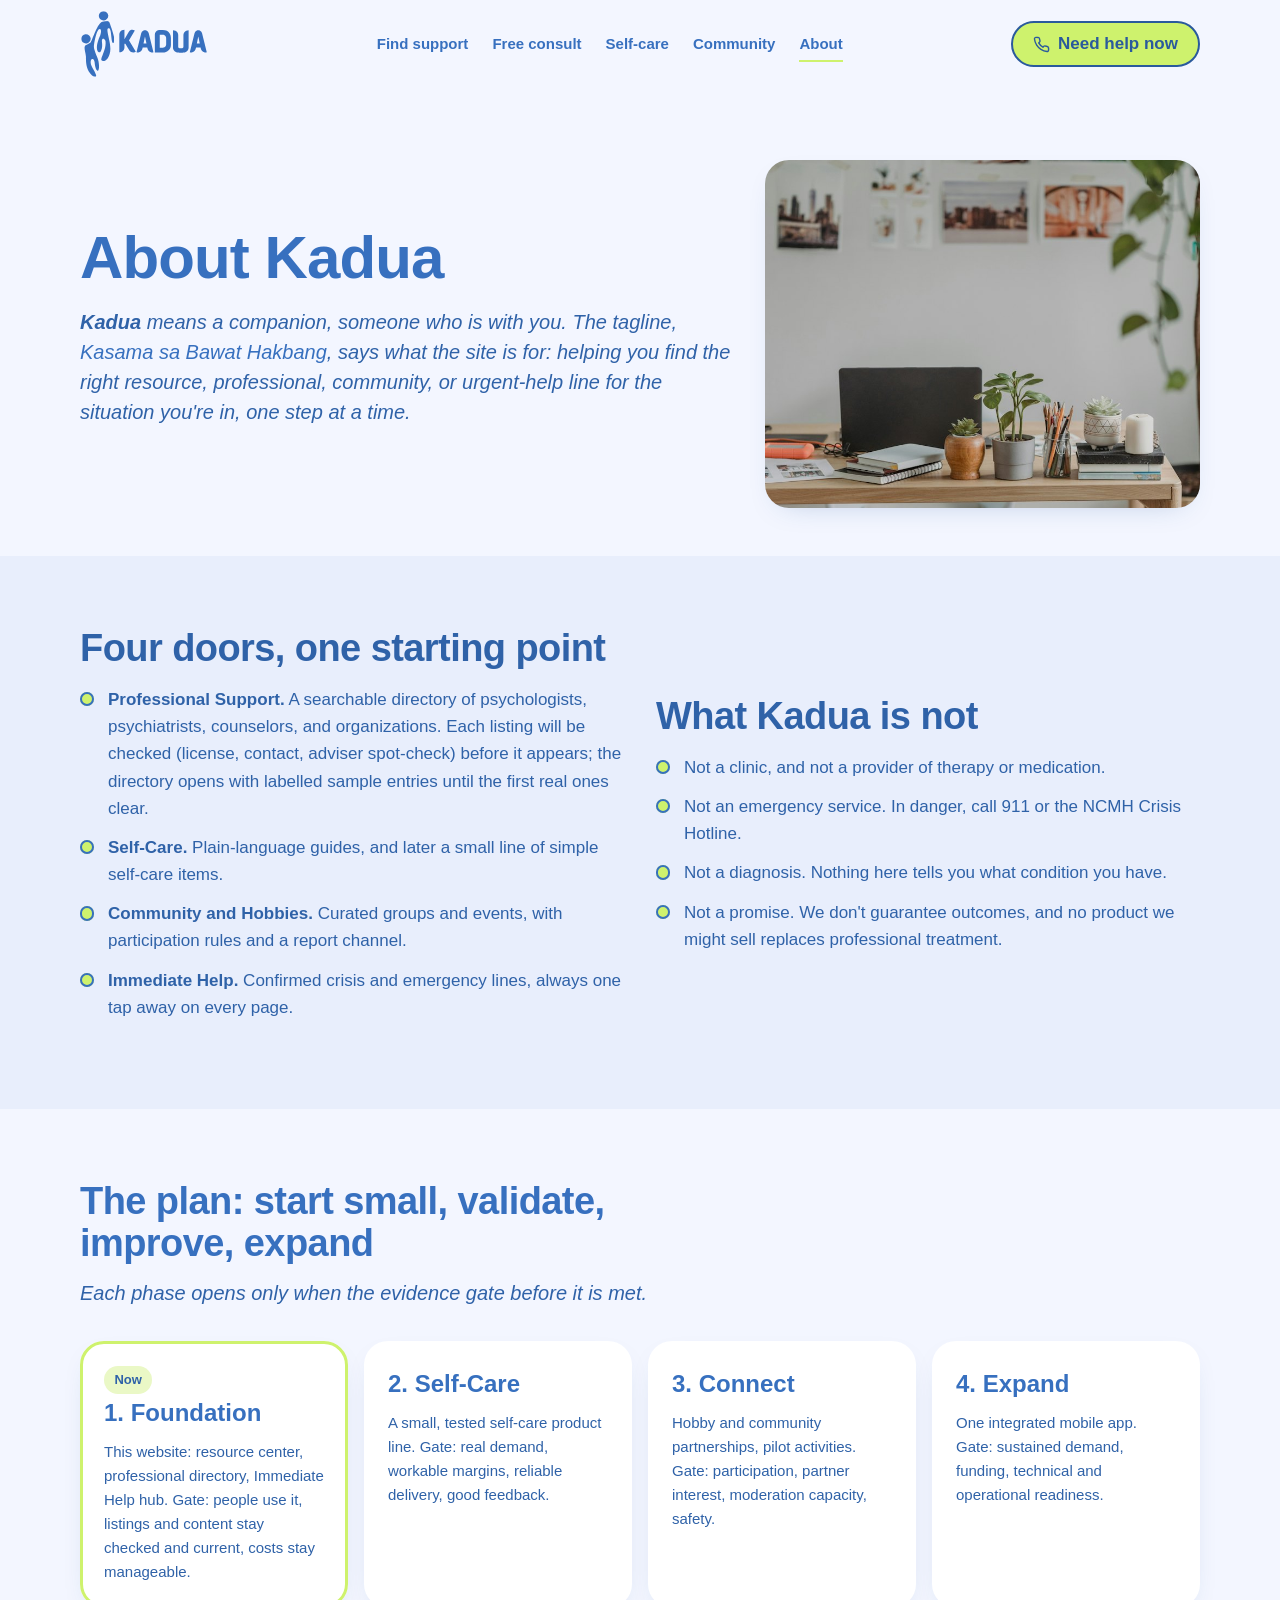
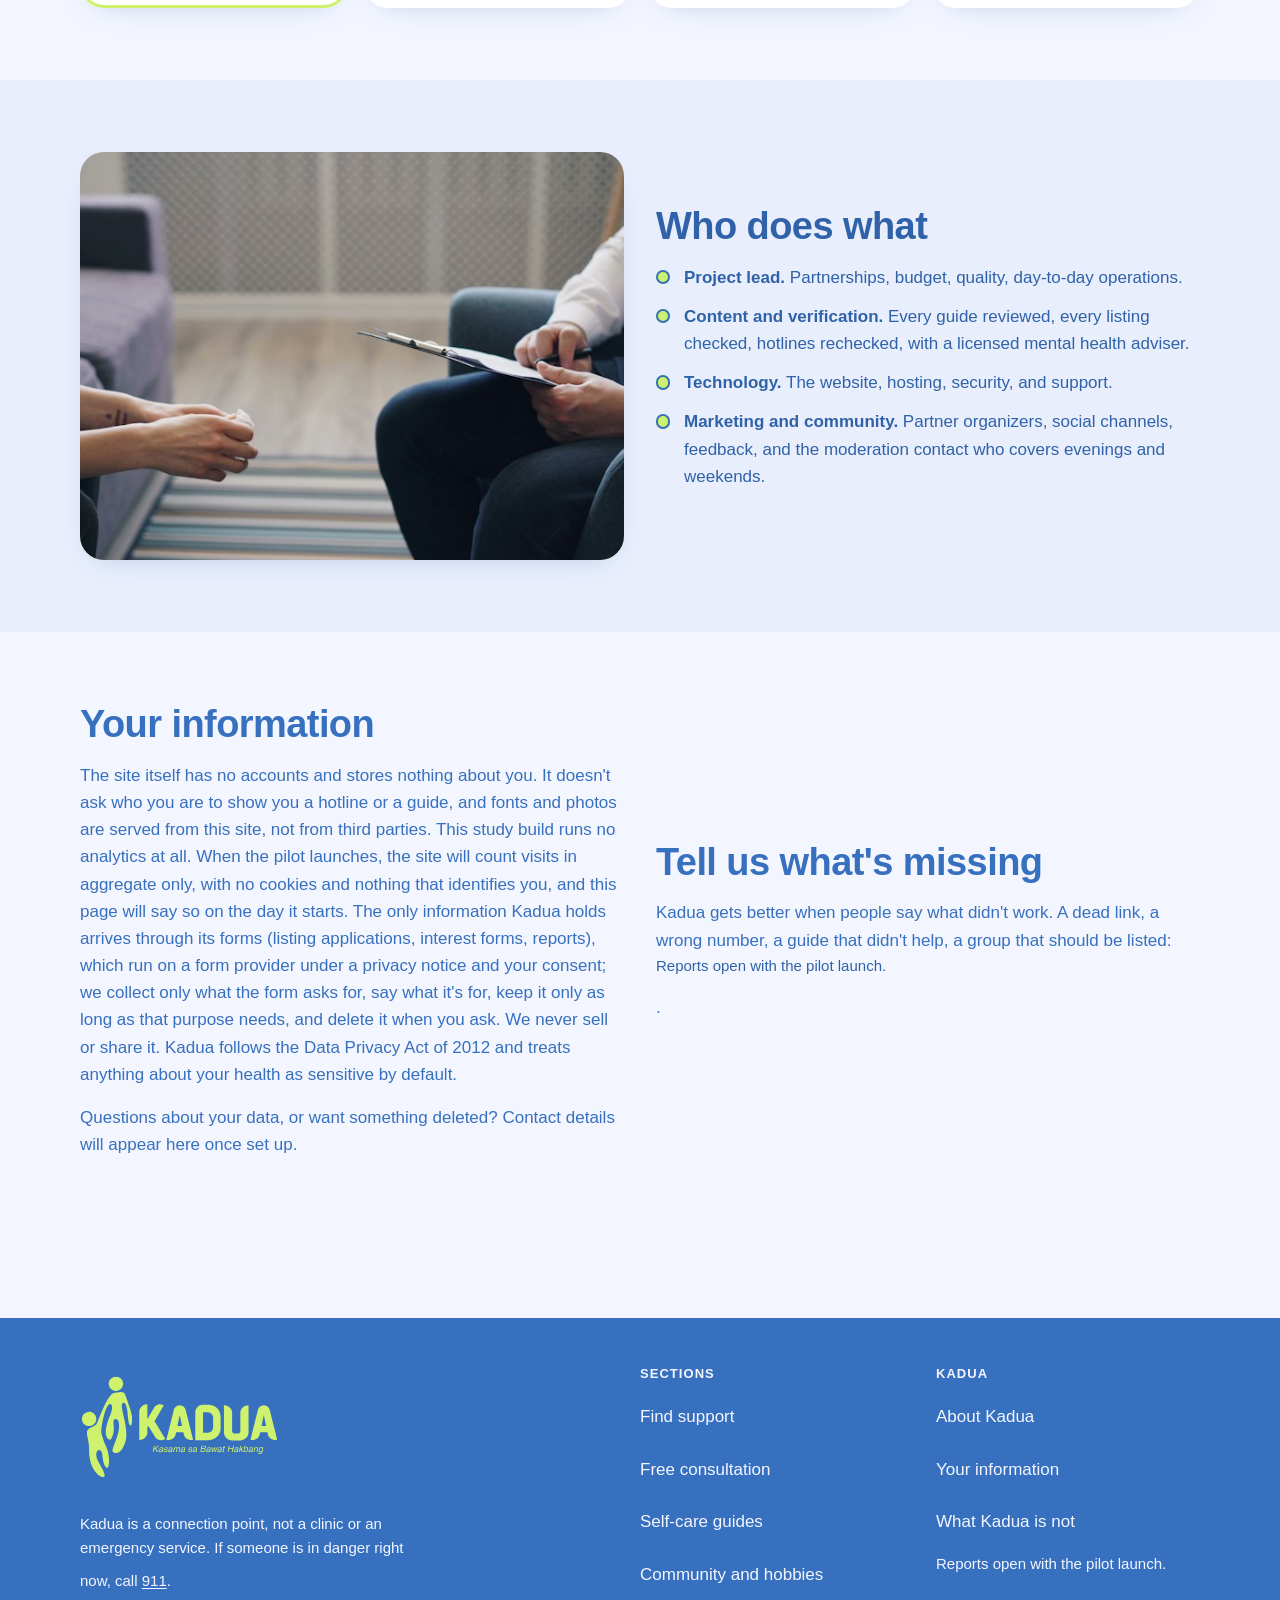
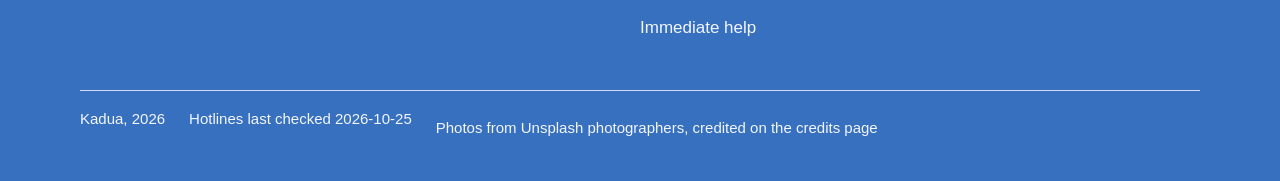
==== commit 67b1397d: "Add Free consultation locator: 7 verified free mental health consult options in Metro Manila, neares" ====
--- a/about.html
+++ b/about.html
@@ -16,6 +16,7 @@
     <a class="wordmark" href="index.html" aria-label="Kadua home"><img src="img/brand/kadua-logo-blue-notag.svg" alt="" width="752" height="398"></a>
     <ul class="nav__links">
       <li><a href="find-support.html">Find support</a></li>
+      <li><a href="free-consult.html">Free consult</a></li>
       <li><a href="self-care.html">Self-care</a></li>
       <li><a href="community.html">Community</a></li>
       <li><a href="about.html" aria-current="page">About</a></li>
@@ -28,6 +29,7 @@
   <nav class="sheet" id="site-menu" aria-label="Sections">
     <div class="wrap"><ul>
       <li><a href="find-support.html">Find support</a></li>
+      <li><a href="free-consult.html">Free consultation</a></li>
       <li><a href="self-care.html">Self-care</a></li>
       <li><a href="community.html">Community</a></li>
       <li><a href="immediate-help.html">Immediate help</a></li>
@@ -119,6 +121,7 @@
         <h3>Sections</h3>
         <ul>
           <li><a href="find-support.html">Find support</a></li>
+          <li><a href="free-consult.html">Free consultation</a></li>
           <li><a href="self-care.html">Self-care guides</a></li>
           <li><a href="community.html">Community and hobbies</a></li>
           <li><a href="immediate-help.html">Immediate help</a></li>
--- a/css/site.css
+++ b/css/site.css
@@ -67,7 +67,9 @@
 /* Hero: task headline + finder, photo beside */
 .hero { padding-block: var(--space-2xl) var(--space-3xl); display: grid; gap: var(--space-xl); align-items: center; grid-template-columns: minmax(0, 1fr); }
 .hero__copy h1 { margin-bottom: var(--space-md); }
+.is-home .hero__copy h1 { font-family: var(--font-body); font-style: italic; font-weight: 700; text-transform: none; letter-spacing: -0.02em; line-height: 1.05; }
 .hero__copy .lede { margin-bottom: var(--space-lg); }
+.is-home .hero__copy .lede { font-family: var(--font-body); font-style: normal; font-weight: 400; }
 .hero__photo { border-radius: var(--radius); overflow: hidden; aspect-ratio: 4 / 5; box-shadow: var(--shadow-card); }
 @media (min-width: 40rem) and (max-width: 55.99rem) { .hero__photo { aspect-ratio: 16 / 9; } }
 .hero__photo img { width: 100%; height: 100%; object-fit: cover; object-position: 50% 22%; }
@@ -246,3 +248,16 @@
 @media (min-width: 40rem) { .nav__right .btn--urgent { display: inline-flex; } }
 .form-note { font-size: var(--text-sm); color: var(--color-ink-2); border-left: 3px solid var(--color-lime); padding-left: var(--space-sm); }
 .empty a { font-weight: 700; }
+
+/* Free-consultation locator */
+.filters__near { display: flex; align-items: end; }
+.filters__near .btn { width: 100%; min-height: 44px; }
+.btn--sm { min-height: 44px; padding: 0.45rem 0.95rem; font-size: var(--text-sm); }
+.clinic__top { display: flex; justify-content: space-between; align-items: center; gap: var(--space-xs); flex-wrap: wrap; }
+.clinic__dist { font-size: var(--text-xs); font-weight: 700; color: var(--color-accent-ink); }
+.clinic__where { font-weight: 700; color: var(--color-ink) !important; }
+.clinic .meta b { color: var(--color-ink); }
+.clinic__actions { display: flex; flex-wrap: wrap; gap: var(--space-xs); margin-top: auto; padding-top: var(--space-sm); }
+.clinic__src { border-top: var(--rule); padding-top: var(--space-xs); margin-top: var(--space-xs) !important; }
+.fil-line { color: var(--color-ink-2); margin-top: var(--space-sm); }
+.small { font-size: var(--text-xs); }
